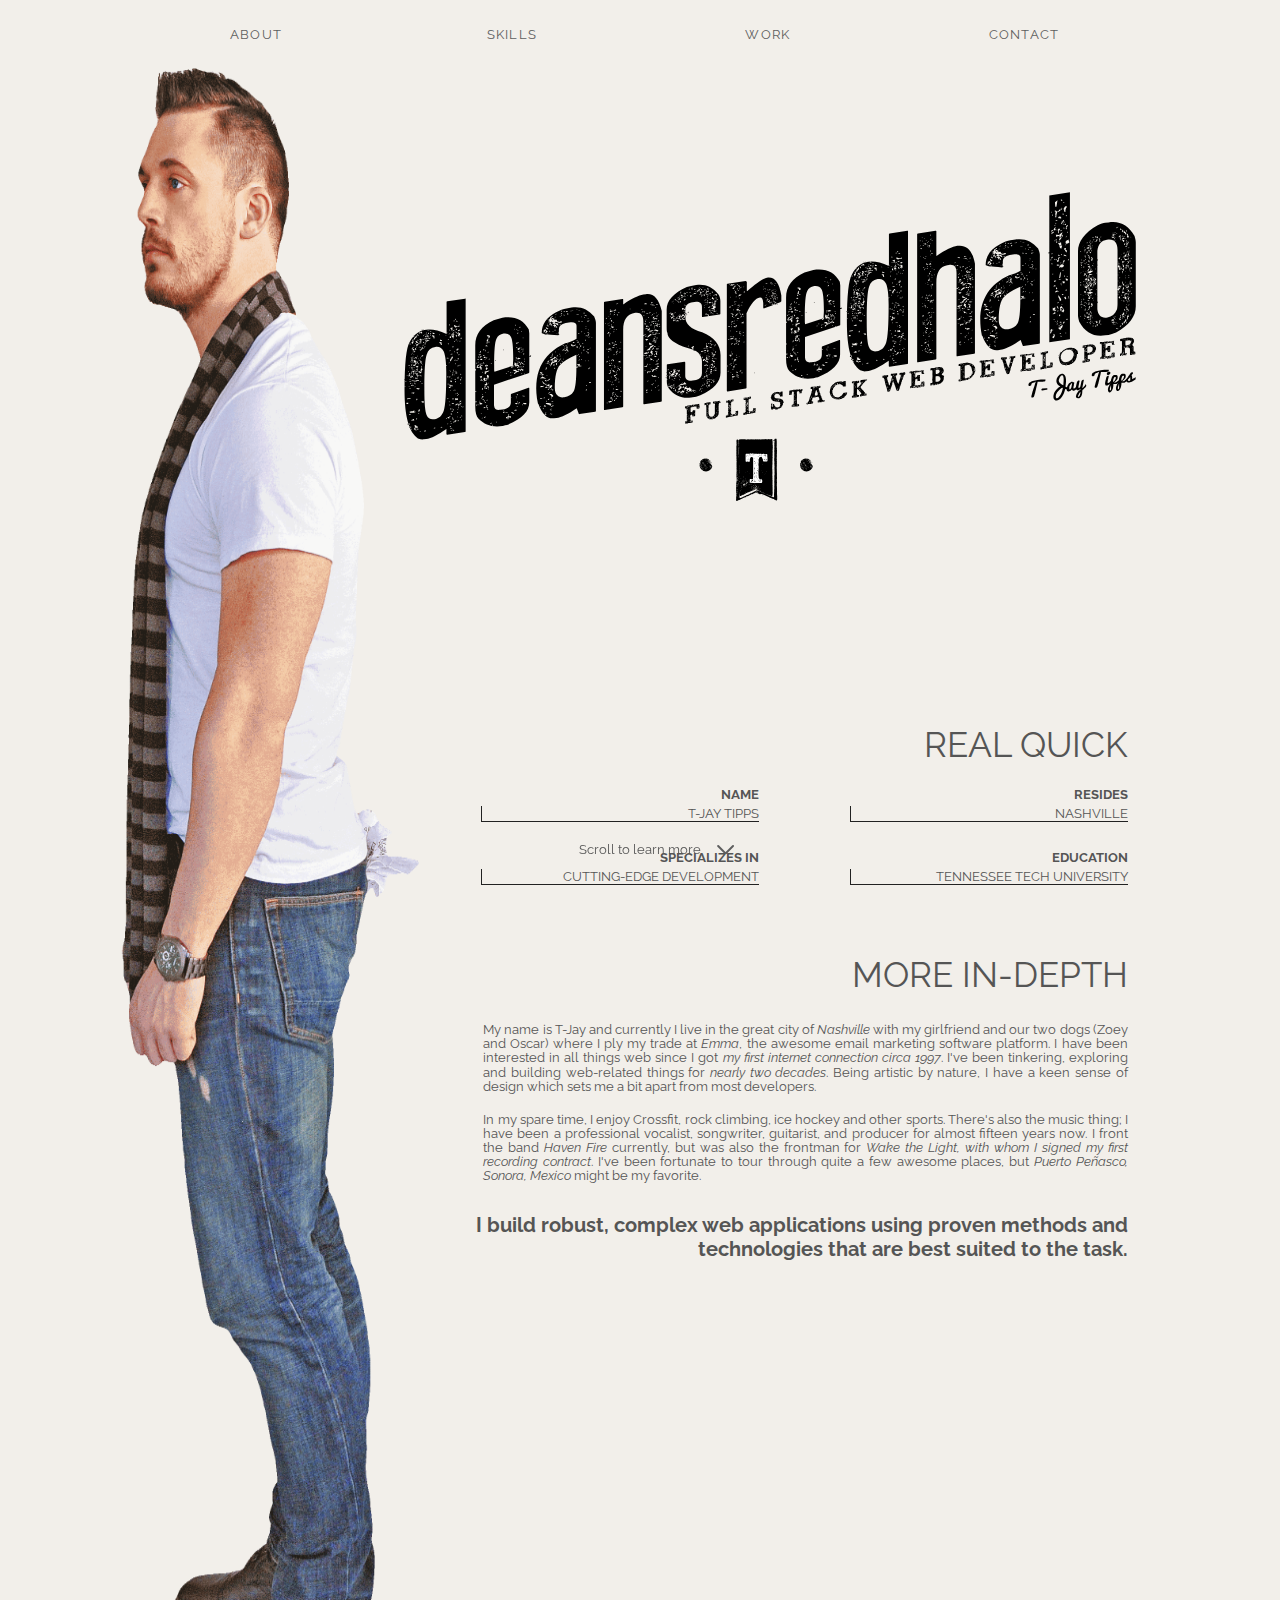
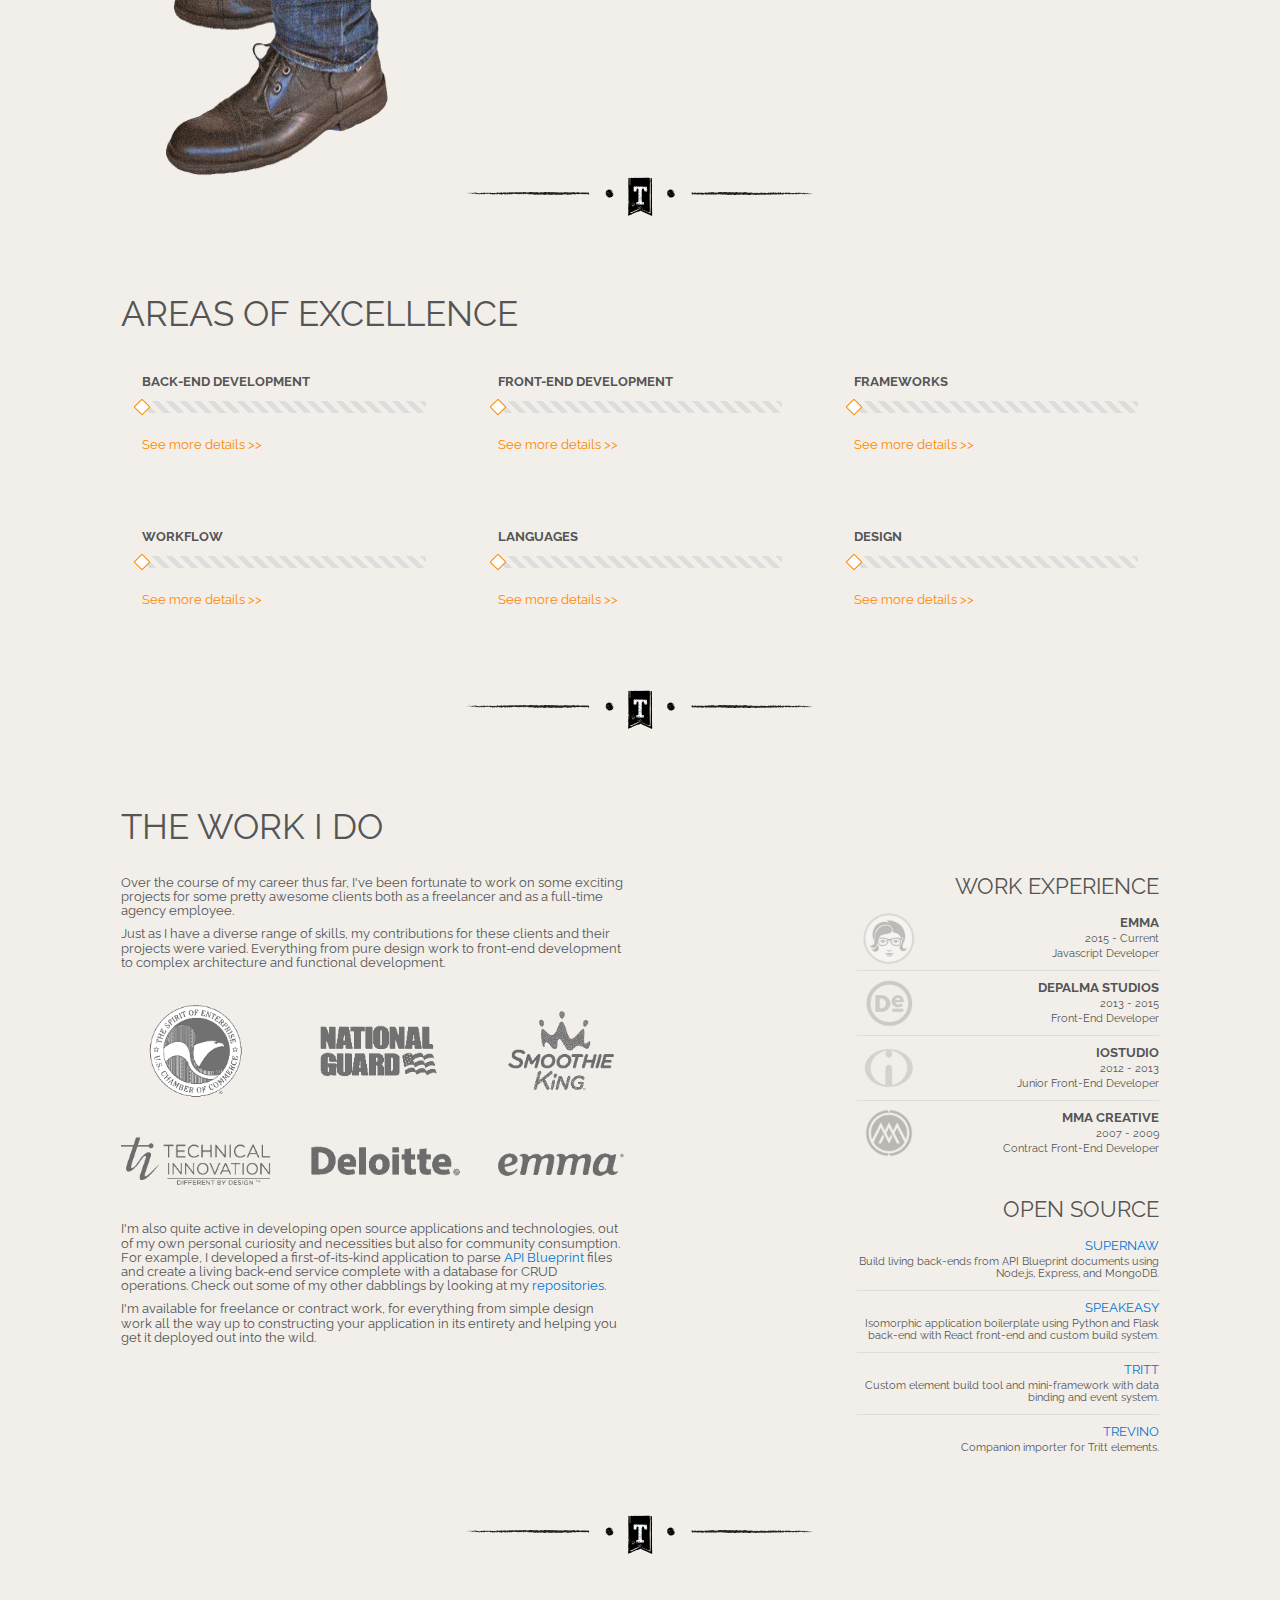
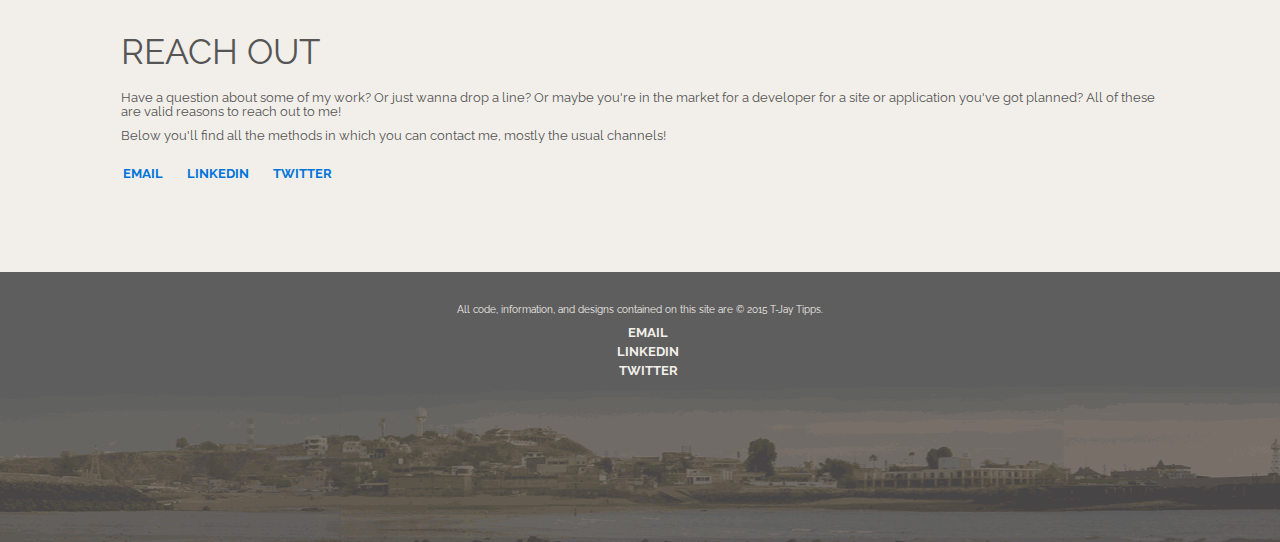
==== index.html @ 4e6d91c9 "initial commit" ====
<!DOCTYPE html>
<html>
  <head>
  </head>
  <head>
    <meta charset="utf8">
    <meta http-equiv="X-UA-Compatible" content="IE=edge, chrome=1">
    <meta name="description" content="This is the description of this page.">
    <meta name="author" content="KNI">
    <meta name="viewport" content="width=device-width, initial-scale=1">
    <link href="http://fonts.googleapis.com/css?family=Raleway:400,700,300" rel="stylesheet" type="text/css">
    <link rel="icon" type="image/ico" href="favicon.ico">
    <link rel="apple-touch-icon" href="apple-touch-icon.png">
    <meta property="og:title" content="Default Page Title">
    <meta property="og:type" content="website">
    <meta property="og:url" content="http://kurtnoble.com">
    <meta property="og:image" content="http://placekitten.com.s3.amazonaws.com/homepage-samples/200/287.jpg">
    <meta property="og:description" content="This is the description of this page.">
    <meta name="twitter:card" content="summary_large_image">
    <meta name="twitter:site" content="@therealkni">
    <meta name="twitter:creator" content="@dbox">
    <meta name="twitter:title" content="Default Page Title">
    <meta name="twitter:description" content="This is the description of this page.">
    <meta name="twitter:image:src" content="http://placekitten.com.s3.amazonaws.com/homepage-samples/200/287.jpg">
    <title>T-Jay Tipps</title><link rel='stylesheet' href='stylus/site.css' />
  </head>
  <body class="home"> 
    <header role="banner">
      <nav role="navigation"><span><a rel="about">About</a></span><span><a rel="skills">Skills</a></span><span><a rel="work">Work</a></span><span><a rel="contact">Contact</a></span></nav>
    </header>
    <div class="container">
      <div class="hero gutter">
        <div class="masthead"><img src="img/masthead.gif"></div>
        <div class="splash">
          <div class="logo"></div>
        </div>
        <div class="content-block quick-content">
          <section role="about" class="gutter">
            <h3>Real quick</h3>
            <div class="quick-content-blurbs">
              <div class="blurb">
                <label>Name</label><span>T-Jay Tipps</span>
              </div>
              <div class="blurb">
                <label>Resides</label><span>Nashville</span>
              </div>
              <div class="blurb">
                <label>Specializes in</label><span>Cutting-edge development</span>
              </div>
              <div class="blurb">
                <label>Education</label><span>Tennessee Tech University</span>
              </div>
            </div>
          </section>
        </div>
        <div class="content-block quick-content">
          <section role="more" class="gutter">
            <h3>More in-depth</h3>
            <p>
               
              My name is T-Jay and currently I live in the 
              great city of <i>Nashville</i> with my girlfriend and our two dogs (Zoey and Oscar) 
              where I ply my trade at <i>Emma</i>, the awesome email 
              marketing software platform. I have been interested in all things web since I
              got <i>my first internet connection circa 1997</i>. I've been tinkering, exploring
              and building web-related things for <i>nearly two decades</i>. Being artistic by nature, 
              I have a keen sense of design
              which sets me a bit apart from most developers. 
            </p>
            <p>
              In my spare time, I enjoy Crossfit, rock climbing, ice hockey and other sports.
              There's also the music thing;
              I have been a professional vocalist, songwriter, guitarist, and producer for almost fifteen years now.  I front
              the band <i>Haven Fire</i> currently, but was also the frontman for <i>Wake the Light, with whom I signed my first
              recording contract</i>.  I've been fortunate to tour through quite a few
              awesome places, but <i>Puerto Pe&ntilde;asco, Sonora, Mexico</i> might be my favorite.
            </p>
            <blockquote>I build robust, complex web applications using proven methods and technologies that are best suited to the task.</blockquote>
          </section>
        </div>
      </div>
      <div class="content-block has-separator">
        <section role="skills" class="gutter">
          <h3>Areas of excellence</h3>
          <div class="skills">
            <label>Back-end Development</label>
            <div class="skills-track">
              <div class="skills-highlight">
                <div class="skills-diamond"></div>
              </div>
            </div>
            <div class="see-details"><span class="open">See more details &gt;&gt;</span><span class="close">&times;</span>
              <div class="details">
                <ul>
                  <li>Database management</li>
                  <li>Authentication/validation</li>
                  <li>Asset piping</li>
                  <li>API development</li>
                </ul>
                <p>Technologies of note: <strong>MongoDB, Node.js</strong></p>
              </div>
            </div>
          </div>
          <div class="skills">
            <label>Front-end Development</label>
            <div class="skills-track">
              <div class="skills-highlight">
                <div class="skills-diamond"></div>
              </div>
            </div>
            <div class="see-details"><span class="open">See more details &gt;&gt;</span><span class="close">&times;</span>
              <div class="details">
                <ul>
                  <li>HTML5</li>
                  <li>CSS3/4</li>
                  <li>Web components spec</li>
                  <li>Responsive development</li>
                </ul>
                <p>Technologies of note: <strong>Sass, Stylus, Polymer, jQuery</strong></p>
              </div>
            </div>
          </div>
          <div class="skills">
            <label>Frameworks</label>
            <div class="skills-track">
              <div class="skills-highlight">
                <div class="skills-diamond"></div>
              </div>
            </div>
            <div class="see-details"><span class="open">See more details &gt;&gt;</span><span class="close">&times;</span>
              <div class="details">
                <ul>
                  <li>Flux architecture</li>
                  <li>MVC</li>
                  <li>MVVM</li>
                </ul>
                <p>Technologies of note: <strong>React, Angular, Backbone, Meteor, Django, Flask</strong></p>
              </div>
            </div>
          </div>
          <div class="skills">
            <label>Workflow</label>
            <div class="skills-track">
              <div class="skills-highlight">
                <div class="skills-diamond"></div>
              </div>
            </div>
            <div class="see-details"><span class="open">See more details &gt;&gt;</span><span class="close">&times;</span>
              <div class="details">
                <ul>
                  <li>Task runners</li>
                  <li>Build systems</li>
                  <li>Version control</li>
                  <li>Scaffolding</li>
                  <li>Dependency management</li>
                </ul>
                <p>Technologies of note: <strong>Grunt, Gulp, Webpack, Browserify, Git, Yeoman, Bower, npm</strong></p>
              </div>
            </div>
          </div>
          <div class="skills">
            <label>Languages</label>
            <div class="skills-track">
              <div class="skills-highlight">
                <div class="skills-diamond"></div>
              </div>
            </div>
            <div class="see-details"><span class="open">See more details &gt;&gt;</span><span class="close">&times;</span>
              <div class="details">
                <ul>
                  <li>Functional programming</li>
                  <li>Object-oriented programming</li>
                  <li>Compiled languages</li>
                </ul>
                <p>Technologies of note: <strong>Javascript, Python, Ruby, Java, Objective-C/Swift</strong></p>
              </div>
            </div>
          </div>
          <div class="skills">
            <label>Design</label>
            <div class="skills-track">
              <div class="skills-highlight">
                <div class="skills-diamond"></div>
              </div>
            </div>
            <div class="see-details"><span class="open">See more details &gt;&gt;</span><span class="close">&times;</span>
              <div class="details">
                <ul>
                  <li>Graphics</li>
                  <li>Branding</li>
                  <li>Typography</li>
                  <li>User experience</li>
                </ul>
                <p>Technologies of note: <strong>Photoshop, Illustrator, Sketch, InVision</strong></p>
              </div>
            </div>
          </div>
        </section>
      </div>
      <div class="content-block has-separator">
        <section role="work" class="gutter">
          <h3>The work I do</h3>
          <div class="work">
            <p>
               
              Over the course of my career thus far, I've been fortunate to work on some exciting
              projects for some pretty awesome clients both as a freelancer and as a full-time
              agency employee.
            </p>
            <p>
              Just as I have a diverse range of skills, my contributions for these clients and their
              projects were varied.  Everything from pure design work to front-end development to complex
              architecture and functional development. 
            </p>
            <div class="work-clients"></div>
            <p>
              I'm also quite active in developing open source applications and technologies, out of my own
              personal curiosity and necessities but also for community consumption. For example, I developed
              a first-of-its-kind application to parse <a href="http://www.apiblueprint.org/" target="_blank">
              API Blueprint</a> files and create a living back-end service complete with a database for CRUD
              operations. Check out some of my other dabblings by looking at my 
              <a href="https://github.com/deansredhalo?tab=repositoriesrepositories" target="_blank">repositories</a>.
            </p>
            <p>
              I'm available for freelance or contract work, for everything from simple design work all the way
              up to constructing your application in its entirety and helping you get it deployed out into the
              wild.
            </p>
          </div>
          <div class="work">
            <h5>Work Experience</h5>
            <div class="work-experience">
              <div class="work-experience-item">
                <label>Emma</label><span>2015 - Current</span><span>Javascript Developer</span>
              </div>
              <div class="work-experience-item">
                <label>DePalma Studios</label><span>2013 - 2015</span><span>Front-End Developer</span>
              </div>
              <div class="work-experience-item">
                <label>iostudio</label><span>2012 - 2013</span><span>Junior Front-End Developer</span>
              </div>
              <div class="work-experience-item">
                <label>MMA Creative</label><span>2007 - 2009</span><span>Contract Front-End Developer</span>
              </div>
            </div>
            <h5>Open Source</h5>
            <div class="open-source">
              <div class="open-source-item">
                <label> <a href="https://www.npmjs.com/package/supernaw" target="_blank">Supernaw</a></label><span>Build living back-ends from API Blueprint documents using Node.js, Express, and MongoDB.</span>
              </div>
              <div class="open-source-item">
                <label> <a href="https://www.github.com/deansredhalo/speakeasy" target="_blank">Speakeasy</a></label><span>
                  Isomorphic application boilerplate using Python and Flask back-end with React front-end
                  and custom build system.</span>
              </div>
              <div class="open-source-item">
                <label> <a href="https://www.npmjs.com/package/tritt" target="_blank">Tritt</a></label><span>Custom element build tool and mini-framework with data binding and event system.</span>
              </div>
              <div class="open-source-item">
                <label> <a href="https://www.npmjs.com/package/trevino" target="_blank">Trevino</a></label><span>Companion importer for Tritt elements.</span>
              </div>
            </div>
          </div>
        </section>
      </div>
      <div class="content-block has-separator">
        <section role="contact" class="gutter">
          <h3>Reach out</h3>
          <p>
            Have a question about some of my work? Or just wanna drop a line? Or maybe you're in the market for
            a developer for a site or application you've got planned? All of these are valid reasons to reach
            out to me!
          </p>
          <p>
             
            Below you'll find all the methods in which you can contact me, mostly the usual channels!
          </p>
          <div class="contact-options">
            <ul>
              <li><a href="mailto: deansredhalo@gmail.com">
                  <label>Email</label></a></li>
              <li><a href="https://www.linkedin.com/in/tjaytipps" target="_blank">
                  <label>LinkedIn</label></a></li>
              <li><a href="https://www.twitter.com/tjaytipps" target="_blank">
                  <label>Twitter</label></a></li>
            </ul>
          </div>
        </section>
      </div>
    </div>
    <div class="scroll-helper"><span>Scroll to learn more<span class="scroll-helper-arrow">
          <svg version="1.1" xmlns="http://www.w3.org/2000/svg" xmlns:xlink="http://www.w3.org/1999/xlink" x="0px" y="0px" viewbox="0 0 86.5 49" enable-background="new 0 0 86.5 49" xml:space="preserve" class="arrow bounce">
            <line fill="none" stroke="#5E5E5E" stroke-width="10" stroke-linecap="round" stroke-miterlimit="10" x1="5.3" y1="5.4" x2="43.1" y2="43.2"></line>
            <line fill="none" stroke="#5E5E5E" stroke-width="10" stroke-linecap="round" stroke-miterlimit="10" x1="81.1" y1="5.4" x2="43.3" y2="43.2"></line>
          </svg></span></span></div>
    <footer role="contentinfo">
      <div class="footer-item">
        <p>All code, information, and designs contained on this site are &copy; 2015 T-Jay Tipps.</p>
      </div>
      <div class="footer-item">
        <ul>
          <li><a href="mailto: deansredhalo@gmail.com">
              <label>Email</label></a></li>
          <li><a href="https://www.linkedin.com/in/tjaytipps" target="_blank">
              <label>LinkedIn</label></a></li>
          <li><a href="https://www.twitter.com/tjaytipps" target="_blank">
              <label>Twitter</label></a></li>
        </ul>
      </div>
    </footer><script src='js/build.js'></script>
  </body>
</html>
---- stylus/site.css ----
html {
  font-family: sans-serif;
  -ms-text-size-adjust: 100%;
  -webkit-text-size-adjust: 100%;
}
body {
  margin: 0;
}
article,
aside,
details,
figcaption,
figure,
footer,
header,
hgroup,
main,
nav,
section,
summary {
  display: block;
}
audio,
canvas,
progress,
video {
  display: inline-block;
  vertical-align: baseline;
}
audio:not([controls]) {
  display: none;
  height: 0;
}
[hidden],
template {
  display: none;
}
a {
  background: transparent;
}
a:active,
a:hover {
  outline: 0;
}
abbr[title] {
  border-bottom: 1px dotted;
}
b,
strong {
  font-weight: bold;
}
dfn {
  font-style: italic;
}
h1 {
  font-size: 2em;
  margin: 0.67em 0;
}
mark {
  background: #ff0;
  color: #000;
}
small {
  font-size: 80%;
}
sub,
sup {
  font-size: 75%;
  line-height: 0;
  position: relative;
  vertical-align: baseline;
}
sup {
  top: -0.5em;
}
sub {
  bottom: -0.25em;
}
img {
  border: 0;
}
svg:not(:root) {
  overflow: hidden;
}
figure {
  margin: 1em 40px;
}
hr {
  box-sizing: content-box;
  height: 0;
}
pre {
  overflow: auto;
}
code,
kbd,
pre,
samp {
  font-family: 'Bitstream Vera Sans Mono', Consolas, Courier, monospace, 'Bitstream Vera Sans Mono', Consolas, Courier, monospace;
  font-size: 1em;
}
button,
input,
optgroup,
select,
textarea {
  color: inherit;
  font: inherit;
  margin: 0;
}
button {
  overflow: visible;
}
button,
select {
  text-transform: none;
}
button,
html input[type="button"],
input[type="reset"],
input[type="submit"] {
  -webkit-appearance: button;
  cursor: pointer;
}
button[disabled],
html input[disabled] {
  cursor: default;
}
button::-moz-focus-inner,
input::-moz-focus-inner {
  border: 0;
  padding: 0;
}
input {
  line-height: normal;
}
input[type="checkbox"],
input[type="radio"] {
  box-sizing: border-box;
  padding: 0;
}
input[type="number"]::-webkit-inner-spin-button,
input[type="number"]::-webkit-outer-spin-button {
  height: auto;
}
input[type="search"] {
  -webkit-appearance: textfield;
  box-sizing: content-box;
}
input[type="search"]::-webkit-search-cancel-button,
input[type="search"]::-webkit-search-decoration {
  -webkit-appearance: none;
}
fieldset {
  border: 1px solid #c0c0c0;
  margin: 0 2px;
  padding: 0.35em 0.625em 0.75em;
}
legend {
  border: 0;
  padding: 0;
}
textarea {
  overflow: auto;
}
optgroup {
  font-weight: bold;
}
table {
  border-collapse: collapse;
  border-spacing: 0;
}
td,
th {
  padding: 0;
}
html {
  font-size: 16px;
  font-size: 100%;
}
body {
  font-family: "Helvetica Neue", HelveticaNeue, Helvetica, Arial, sans-serif;
  color: #555;
  -webkit-font-smoothing: antialiased;
  -webkit-text-size-adjust: 100%;
  -ms-text-size-adjust: 100%;
  font-size-adjust: auto;
}
b {
  font-weight: bold;
}
i {
  font-style: italic;
}
strong {
  font-weight: bold;
}
em {
  font-style: italic;
}
h1 {
  font-size: 38.4px;
  font-size: 2.4rem;
  text-rendering: optimizelegibility;
  font-weight: bold;
  margin: 0.75em 0;
  line-height: 1.6em;
}
h2 {
  font-size: 28.8px;
  font-size: 1.8rem;
  text-rendering: optimizelegibility;
  font-weight: bold;
  margin: 0.75em 0;
  line-height: 1.6em;
}
h3 {
  font-size: 24px;
  font-size: 1.5rem;
  text-rendering: optimizelegibility;
  font-weight: bold;
  margin: 0.75em 0;
  line-height: 1.6em;
}
h4 {
  font-size: 20.8px;
  font-size: 1.3rem;
  text-rendering: optimizelegibility;
  font-weight: bold;
  margin: 0.75em 0;
  line-height: 1.6em;
}
h5 {
  font-size: 16px;
  font-size: 1rem;
  text-rendering: optimizelegibility;
  font-weight: bold;
  margin: 0.75em 0;
  line-height: 1.6em;
}
h6 {
  font-size: 14.4px;
  font-size: 0.9rem;
  text-rendering: optimizelegibility;
  font-weight: bold;
  margin: 0.75em 0;
  line-height: 1.6em;
  text-transform: uppercase;
}
ul {
  margin: 5px 15px;
  margin: 0.32rem 0.94rem;
  padding-left: 1rem;
}
ul li {
  list-style-type: disc;
  padding: 2px 0;
  padding: 0.125rem;
}
ol {
  margin: 5px 18px;
  margin: 0.32rem 1.125rem;
  padding-left: 1rem;
}
ol li {
  list-style-type: decimal;
  padding: 2px 0;
  padding: 0.125rem;
}
::-moz-selection {
  background: #0074d9;
  color: #494949;
}
::selection {
  background: #0074d9;
  color: #494949;
}
p {
  font-size: 1rem;
  margin: 0.75em 0;
  line-height: 1.6em;
}
small {
  font-size: 55%;
  opacity: 0.6;
  font-weight: normal;
}
a {
  color: #0074d9;
  text-decoration: none;
  -webkit-transition: all .3s ease;
  transition: all .3s ease;
  border-bottom: 1px solid transparent;
}
a:hover {
  border-bottom: 1px solid;
}
a:hover {
  color: #0063b8;
}
a:visited {
  opacity: 0.8;
}
blockquote {
  border-left: 4px solid #0074d9;
  margin: 1em 0;
  padding-left: 1.5em;
}
blockquote:before,
blockquote:after {
  content: "";
  display: table;
}
blockquote:after {
  clear: both;
}
blockquote > p {
  font-weight: 300;
  font-size: 127%;
  font-size: 1.27rem;
  line-height: 127%;
  line-height: 1.27rem;
  margin-top: 0;
}
blockquote > cite,
blockquote > footer,
blockquote > figcaption {
  color: #888;
}
blockquote > cite:before,
blockquote > footer:before,
blockquote > figcaption:before {
  content: '\2014';
}
.hyphenation {
  -ms-word-break: break-all;
  word-break: break-all;
  word-break: break-word;
  -webkit-hyphens: auto;
  -moz-hyphens: auto;
  -ms-hyphens: auto;
  hyphens: auto;
  -webkit-hyphenate-before: 2;
  -webkit-hyphenate-after: 3;
  hyphenate-lines: 3;
}
html {
  box-sizing: border-box;
}
*,
*:before,
*:after {
  box-sizing: inherit;
}
.black {
  color: #000;
}
.white {
  color: #fff;
}
.offwhite {
  color: #f2efea;
}
.bg-oranje {
  background-color: #f80;
}
.bg-dutch {
  background-color: #ffa033;
}
.bg-rusty {
  background-color: #b7410e;
}
body,
html {
  background-color: #f2efea;
  margin: 0;
  padding: 0;
}
.container {
  position: relative;
  clear: both;
  *zoom: 1;
}
.container:before,
.container:after {
  content: '';
  display: table;
}
.container:after {
  clear: both;
}
@media only screen and (max-width: 1050px) {
  .container {
    max-width: 100%;
  }
}
.gutter {
  *zoom: 1;
  width: auto;
  max-width: 1140px;
  float: none;
  display: block;
  margin-right: auto;
  margin-left: auto;
  padding-left: 0;
  padding-right: 0;
  padding: 0 4%;
}
.gutter:before,
.gutter:after {
  content: '';
  display: table;
}
.gutter:after {
  clear: both;
}
.circle {
  border-radius: 50%;
}
nav[role='navigation'] ul {
  margin: 0;
  padding: 0;
}
nav[role='navigation'] ul:before,
nav[role='navigation'] ul:after {
  content: "";
  display: table;
}
nav[role='navigation'] ul:after {
  clear: both;
}
nav[role='navigation'] ul li {
  float: left;
  margin-right: 20px;
  list-style-type: none;
}
nav[role='navigation'] ul li:last-child {
  margin-right: 0;
}
.defaultType,
body,
p,
a,
h1,
h2,
h3,
h4,
h5,
h6,
small,
em,
strong,
input,
button {
  font-family: "Raleway", "Helvetica Neue", "Arial", sans-serif;
  font-weight: normal;
  font-style: normal;
  -webkit-font-smoothing: antialiased;
}
h1 {
  font-size: 64px;
  font-size: 4rem;
  text-rendering: optimizelegibility;
  font-weight: bold;
  margin: 0.75em 0;
  line-height: 1.6em;
}
h2 {
  font-size: 48px;
  font-size: 3rem;
  text-rendering: optimizelegibility;
  font-weight: bold;
  margin: 0.75em 0;
  line-height: 1.6em;
}
h3 {
  font-size: 36px;
  font-size: 2.25rem;
  text-rendering: optimizelegibility;
  font-weight: bold;
  margin: 0.75em 0;
  line-height: 1.6em;
}
h4 {
  font-size: 28px;
  font-size: 1.75rem;
  text-rendering: optimizelegibility;
  font-weight: bold;
  margin: 0.75em 0;
  line-height: 1.6em;
}
h5 {
  font-size: 22px;
  font-size: 1.375rem;
  text-rendering: optimizelegibility;
  font-weight: bold;
  margin: 0.75em 0;
  line-height: 1.6em;
}
h6 {
  font-size: 18px;
  font-size: 1.125rem;
  text-rendering: optimizelegibility;
  font-weight: bold;
  margin: 0.75em 0;
  line-height: 1.6em;
  text-transform: uppercase;
}
h1,
h2,
h3,
h4,
h5,
h6 {
  display: block;
  margin: 1rem 0;
  font-weight: normal;
  line-height: 1.3em;
  margin-bottom: 1rem;
}
h1:first-child,
h2:first-child,
h3:first-child,
h4:first-child,
h5:first-child,
h6:first-child {
  margin-top: 0;
}
h1 a,
h2 a,
h3 a,
h4 a,
h5 a,
h6 a {
  color: inherit;
}
a {
  cursor: pointer;
}
label {
  display: block;
  font-size: 1vw;
  font-weight: 700;
  text-transform: uppercase;
}
blockquote {
  border-left: none;
  font-size: 1.6vw;
  font-weight: 700;
}
p {
  font-size: 1vw;
  line-height: 1.1em;
}
::-moz-selection {
  background: #f80;
}
::selection {
  background: #f80;
}
::moz-selection {
  background: #f80;
}
.animated {
  -webkit-animation-duration: 0.5s;
  animation-duration: 0.5s;
  -webkit-animation-fill-mode: both;
  animation-fill-mode: both;
}
.over-scale {
  -webkit-animation-name: overscale;
  animation-name: overscale;
  -webkit-animation-duration: 0.6s;
  animation-duration: 0.6s;
  -webkit-animation-delay: 0.3s;
  animation-delay: 0.3s;
  -webkit-animation-timing-function: ease-in-out;
  animation-timing-function: ease-in-out;
}
.delay-1 {
  -webkit-animation-delay: 0.25s;
  animation-delay: 0.25s;
}
.delay-2 {
  -webkit-animation-delay: 0.5s;
  animation-delay: 0.5s;
}
.bounce {
  -webkit-animation: bounce 2s infinite;
  animation: bounce 2s infinite;
}
@-webkit-keyframes overscale {
  0% {
    -webkit-transform: scale(0);
    -ms-transform: scale(0);
    transform: scale(0);
  }
  70% {
    -webkit-transform: scale(1.1);
    -ms-transform: scale(1.1);
    transform: scale(1.1);
  }
  100% {
    -webkit-transform: scale(1);
    -ms-transform: scale(1);
    transform: scale(1);
  }
}
@keyframes overscale {
  0% {
    -webkit-transform: scale(0);
    -ms-transform: scale(0);
    transform: scale(0);
  }
  70% {
    -webkit-transform: scale(1.1);
    -ms-transform: scale(1.1);
    transform: scale(1.1);
  }
  100% {
    -webkit-transform: scale(1);
    -ms-transform: scale(1);
    transform: scale(1);
  }
}
@-webkit-keyframes bounce {
  0%, 20%, 50%, 80%, 100% {
    -webkit-transform: translateY(0);
    -ms-transform: translateY(0);
    transform: translateY(0);
  }
  40% {
    -webkit-transform: translateY(-0.4vw);
    -ms-transform: translateY(-0.4vw);
    transform: translateY(-0.4vw);
  }
  60% {
    -webkit-transform: translateY(-0.2vw);
    -ms-transform: translateY(-0.2vw);
    transform: translateY(-0.2vw);
  }
}
@keyframes bounce {
  0%, 20%, 50%, 80%, 100% {
    -webkit-transform: translateY(0);
    -ms-transform: translateY(0);
    transform: translateY(0);
  }
  40% {
    -webkit-transform: translateY(-0.4vw);
    -ms-transform: translateY(-0.4vw);
    transform: translateY(-0.4vw);
  }
  60% {
    -webkit-transform: translateY(-0.2vw);
    -ms-transform: translateY(-0.2vw);
    transform: translateY(-0.2vw);
  }
}
footer[role="contentinfo"] {
  background-color: #5e5e5e;
  background-image: url("../img/rockypoint.gif");
  background-position: center bottom;
  background-repeat: no-repeat;
  backgrouns-size: cover;
  display: inline-block;
  height: 30vh;
  margin-top: 5vw;
  padding: 2%;
  text-align: center;
  width: 100%;
}
footer[role="contentinfo"] .footer-item ul {
  color: #f2efea;
  font-size: 0.85vw;
}
footer[role="contentinfo"] .footer-item ul li {
  list-style-type: none;
}
footer[role="contentinfo"] .footer-item ul li a {
  color: #f2efea;
}
footer[role="contentinfo"] p {
  color: #f2efea;
  font-size: 0.75vw;
}
header[role="banner"] {
  display: inline-block;
  height: 4vh;
  margin-bottom: 2vh;
  padding: 24px 0;
  width: 100%;
}
header[role="banner"] nav {
  display: block;
  text-align: center;
}
header[role="banner"] nav span {
  box-sizing: border-box;
  display: inline-block;
  font-size: 1vw;
  letter-spacing: 0.1em;
  text-transform: uppercase;
  width: 20%;
}
header[role="banner"] nav span a {
  color: #5e5e5e;
  cursor: pointer;
  -webkit-transition: color 0.3s ease-in-out;
  transition: color 0.3s ease-in-out;
}
header[role="banner"] nav span a:hover {
  color: #222;
  -webkit-transition: color 0.3s ease-in-out;
  transition: color 0.3s ease-in-out;
}
.btn {
  font-size: 13px;
  padding: 10px 22px;
  border-radius: 3px;
  background-color: #0074d9;
  color: #fff;
  cursor: pointer;
  font-weight: bold;
  font-family: "Helvetica Neue", HelveticaNeue, Helvetica, Arial, sans-serif;
  line-height: 1em;
  text-align: center;
  text-decoration: none;
  display: inline-block;
  border: none;
}
.btn:hover,
.btn:focus {
  background-color: #006ece;
  color: #f7f7f7;
}
.btn:active {
  background-color: #0068c3;
}
body.error {
  border: 5px solid #ff6347;
  margin: 0;
  border: 1px solid MediumPurple;
}
body.error > * {
  border: 1px solid DarkKhaki;
}
body.error > * > * {
  border: 1px solid MediumTurquoise;
}
body.error > * > * > * {
  border: 1px solid LightSlateGray;
}
body.error > * > * > * > * {
  border: 1px solid LightBlue;
}
body.error > * > * > * > * > * {
  border: 1px solid MediumSlateBlue;
}
body.error > * > * > * > * > * > * {
  border: 1px solid DeepSkyBlue;
}
body.error > * > * > * > * > * > * > * {
  border: 1px solid DarkSeaGreen;
}
body.error img {
  border: 1px solid #f00;
  -webkit-filter: hue-rotate(330deg) contrast(0.75) saturate(6);
  filter: hue-rotate(330deg) contrast(0.75) saturate(6);
}
body.error img[alt] {
  border: 1px solid LimeGreen;
  -webkit-filter: none;
  filter: none;
}
body.error img[alt=""] {
  border: 1px solid #ffd700;
  -webkit-filter: contrast(1) saturate(2);
  filter: contrast(1) saturate(2);
}
body.error a {
  background: rgba(255,0,0,0.1);
  border: 1px solid #f00;
}
body.error a[title] {
  background: none;
  border-color: LimeGreen;
}
body.error style {
  border: block;
}
body.error [style],
body.error style,
body.error [class=""],
body.error [id=""],
body.error a[href="#"] {
  background: rgba(255,220,0,0.2);
  border: 1px solid #ffd700;
}
body.error h1 {
  *zoom: 1;
  float: left;
  clear: none;
  text-align: inherit;
  width: 48.5%;
  margin-left: 0%;
  margin-right: 3%;
}
body.error h1:hover {
  position: relative;
  z-index: 10;
  -webkit-transform: scale(1.2);
  -ms-transform: scale(1.2);
  transform: scale(1.2);
}
body.error h1:before,
body.error h1:after {
  content: '';
  display: table;
}
body.error h1:after {
  clear: both;
}
body.error h1:last-child {
  margin-right: 0%;
}
.hero {
  display: block;
  height: 190vh;
  width: 100%;
}
.hero .masthead {
  float: left;
  height: 100%;
  position: relative;
  top: 0;
  width: 21%;
}
.hero .masthead img {
  height: 190vh;
  max-width: 300px;
}
.hero .splash {
  display: inline-block;
  float: right;
  height: 50vw;
  position: relative;
  width: 75%;
  *zoom: 1;
}
.hero .splash:before,
.hero .splash:after {
  content: '';
  display: table;
}
.hero .splash:after {
  clear: both;
}
.hero .splash .logo {
  background-image: url("../img/logo2.svg");
  background-repeat: no-repeat;
  background-size: contain;
  background-position: center center;
  display: block;
  float: right;
  height: 25vw;
  position: relative;
  top: calc(50% - 2vh);
  -webkit-transform: translateY(calc(-50% - 2vh));
  -ms-transform: translateY(calc(-50% - 2vh));
  transform: translateY(calc(-50% - 2vh));
  width: 100%;
}
.content-block {
  display: inline-block;
  height: auto;
  padding-bottom: 2%;
  width: 100%;
}
.content-block.has-separator {
  background-image: url("../img/separator.svg");
  background-position: center top;
  background-repeat: no-repeat;
  background-size: 27%;
}
.content-block.has-separator section {
  margin-top: 7vw;
}
.content-block.quick-content {
  float: right;
  height: 16vw;
  margin-bottom: 2vw;
  width: 75%;
}
.content-block.quick-content:last-of-type {
  height: 20vw;
}
.content-block.quick-content section h3,
.content-block.quick-content section blockquote {
  text-align: right;
}
.content-block.quick-content section p {
  float: right;
  text-align: justify;
  width: 90%;
}
.content-block.quick-content section blockquote {
  display: block;
  float: right;
}
.content-block.quick-content section .quick-content-blurbs {
  display: block;
  width: 100%;
}
.content-block.quick-content section .quick-content-blurbs .blurb {
  *zoom: 1;
  float: left;
  clear: none;
  text-align: inherit;
  width: 48.5%;
  margin-left: 0%;
  margin-right: 3%;
  margin-bottom: 24px;
  text-align: right;
  text-transform: uppercase;
}
.content-block.quick-content section .quick-content-blurbs .blurb:before,
.content-block.quick-content section .quick-content-blurbs .blurb:after {
  content: '';
  display: table;
}
.content-block.quick-content section .quick-content-blurbs .blurb:after {
  clear: both;
}
.content-block.quick-content section .quick-content-blurbs .blurb:last-child {
  margin-right: 0%;
}
.content-block.quick-content section .quick-content-blurbs .blurb:nth-of-type(2) {
  margin-right: 0%;
  float: right;
}
.content-block.quick-content section .quick-content-blurbs .blurb label {
  margin: 4px 0;
}
.content-block.quick-content section .quick-content-blurbs .blurb span {
  border-bottom: 1px solid #222;
  border-left: 1px solid #222;
  display: block;
  float: right;
  font-size: 1vw;
  width: 80%;
}
.content-block section {
  padding-top: 2%;
}
.content-block section h3 {
  font-size: 2.75vw;
  text-transform: uppercase;
}
.content-block .skills {
  *zoom: 1;
  float: left;
  clear: none;
  text-align: inherit;
  width: 31.33333333333333%;
  margin-left: 0%;
  margin-right: 3%;
  background-color: transparent;
  display: inline-block;
  margin-bottom: 2%;
  padding: 2%;
  -webkit-transition: background-color 0.3s ease-in-out;
  transition: background-color 0.3s ease-in-out;
}
.content-block .skills:before,
.content-block .skills:after {
  content: '';
  display: table;
}
.content-block .skills:after {
  clear: both;
}
.content-block .skills:nth-child(4n) {
  margin-right: 0%;
  float: right;
}
.content-block .skills:nth-child(4n+1) {
  clear: both;
}
.content-block .skills:last-child {
  float: right;
  margin-right: 0%;
}
.content-block .skills.highlight {
  background-color: rgba(255,255,255,0.45);
  -webkit-transition: background-color 0.3s ease-in-out;
  transition: background-color 0.3s ease-in-out;
}
.content-block .skills .skills-track {
  background: -webkit-repeating-linear-gradient(45deg, transparent, transparent 5px, #ddd 5px, #ddd 10px);
  background: repeating-linear-gradient(45deg, transparent, transparent 5px, #ddd 5px, #ddd 10px);
  border-radius: 3px;
  height: 12px;
  margin: 12px 0 24px 0;
  position: relative;
  width: 100%;
}
.content-block .skills .skills-track .skills-highlight {
  background-color: #f80;
  border-radius: 3px;
  float: left;
  height: 12px;
  left: 0;
  position: absolute;
  top: 0;
  width: 0%;
}
.content-block .skills .skills-track .skills-diamond {
  background-color: #fff;
  border: 1px solid #f80;
  border-radius: 1px;
  float: right;
  height: 12px;
  left: 6px;
  position: relative;
  top: 0;
  width: 12px;
  -webkit-transform: rotate(45deg);
  -ms-transform: rotate(45deg);
  transform: rotate(45deg);
}
.content-block .skills .see-details {
  color: #f80;
  font-size: 1vw;
  height: auto;
  min-height: 30px;
  position: relative;
  width: 100%;
}
.content-block .skills .see-details > span {
  cursor: pointer;
  opacity: 1;
  -webkit-transition: opacity 0.3s ease-in-out;
  transition: opacity 0.3s ease-in-out;
}
.content-block .skills .see-details > span.hidden {
  opacity: 0;
  -webkit-transition: opacity 0.3s ease-in-out;
  transition: opacity 0.3s ease-in-out;
}
.content-block .skills .see-details .close {
  display: inline-block;
  font-size: 2.75vw;
  opacity: 0;
  position: absolute;
  right: 0;
  top: -18px;
  -webkit-transition: opacity 0.3s ease-in-out;
  transition: opacity 0.3s ease-in-out;
  vertical-align: top;
}
.content-block .skills .see-details .close.visible {
  opacity: 1;
  -webkit-transition: opacity 0.3s ease-in-out;
  transition: opacity 0.3s ease-in-out;
}
.content-block .skills .see-details .details {
  color: #222;
  display: block;
  height: auto;
  margin: 12px 0;
  max-height: 0;
  min-height: 0;
  overflow: hidden;
  -webkit-transition: all 0.3s ease-in-out;
  transition: all 0.3s ease-in-out;
  width: 100%;
}
.content-block .skills .see-details .details.open {
  max-height: 220px;
  min-height: 190px;
  -webkit-transition: all 0.3s ease-in-out;
  transition: all 0.3s ease-in-out;
}
.content-block .skills .see-details .details ul {
  margin: 0;
  padding-left: 0;
}
.content-block .skills .see-details .details ul li {
  list-style-type: none;
  padding: 0.25rem 0;
}
.content-block .skills .see-details .details p {
  margin: 1rem 0 0 0;
}
.content-block .skills .see-details .details p strong {
  display: block;
  font-weight: 700;
  margin-top: 0.25rem;
}
.content-block .work {
  *zoom: 1;
  float: left;
  clear: none;
  text-align: inherit;
  width: 48.5%;
  margin-left: 0%;
  margin-right: 3%;
  display: inline-block;
}
.content-block .work:before,
.content-block .work:after {
  content: '';
  display: table;
}
.content-block .work:after {
  clear: both;
}
.content-block .work:last-child {
  margin-right: 0%;
}
.content-block .work .work-clients {
  background-image: url("../img/logos.gif");
  background-repeat: no-repeat;
  background-position: center top;
  background-size: 100%;
  float: left;
  height: 15vw;
  margin: 2vw 0;
  width: 100%;
}
.content-block .work h5 {
  margin: 0.25em 0;
  text-align: right;
  text-transform: uppercase;
}
.content-block .work .work-experience,
.content-block .work .open-source {
  display: inline-block;
  margin: 2% 0 4% 0;
  width: 100%;
}
.content-block .work .work-experience .work-experience-item,
.content-block .work .open-source .work-experience-item {
  background-image: url("../img/emma.png");
  background-position: 0% center;
  background-repeat: no-repeat;
  background-size: contain;
}
.content-block .work .work-experience .work-experience-item:hover,
.content-block .work .open-source .work-experience-item:hover {
  background-position: 1% center;
}
.content-block .work .work-experience .work-experience-item:nth-of-type(2),
.content-block .work .open-source .work-experience-item:nth-of-type(2) {
  background-image: url("../img/de.png");
}
.content-block .work .work-experience .work-experience-item:nth-of-type(3),
.content-block .work .open-source .work-experience-item:nth-of-type(3) {
  background-image: url("../img/io.png");
}
.content-block .work .work-experience .work-experience-item:last-of-type,
.content-block .work .open-source .work-experience-item:last-of-type {
  background-image: url("../img/mma.png");
}
.content-block .work .work-experience .work-experience-item,
.content-block .work .open-source .work-experience-item,
.content-block .work .work-experience .open-source-item,
.content-block .work .open-source .open-source-item {
  background-color: transparent;
  border-bottom: 1px solid #ddd;
  display: block;
  float: right;
  line-height: 1.1;
  padding: 2% 0;
  text-align: right;
  -webkit-transition: all 0.3s ease-in-out;
  transition: all 0.3s ease-in-out;
  width: 60%;
}
.content-block .work .work-experience .work-experience-item:hover,
.content-block .work .open-source .work-experience-item:hover,
.content-block .work .work-experience .open-source-item:hover,
.content-block .work .open-source .open-source-item:hover {
  background-color: rgba(255,255,255,0.5);
  -webkit-transition: all 0.3s ease-in-out;
  transition: all 0.3s ease-in-out;
}
.content-block .work .work-experience .work-experience-item:first-of-type,
.content-block .work .open-source .work-experience-item:first-of-type,
.content-block .work .work-experience .open-source-item:first-of-type,
.content-block .work .open-source .open-source-item:first-of-type {
  margin-top: -2%;
}
.content-block .work .work-experience .work-experience-item:last-of-type,
.content-block .work .open-source .work-experience-item:last-of-type,
.content-block .work .work-experience .open-source-item:last-of-type,
.content-block .work .open-source .open-source-item:last-of-type {
  border-bottom: none;
}
.content-block .work .work-experience .work-experience-item span,
.content-block .work .open-source .work-experience-item span,
.content-block .work .work-experience .open-source-item span,
.content-block .work .open-source .open-source-item span {
  display: block;
  font-size: 0.85vw;
  margin-top: 1%;
}
.content-block .contact-options {
  margin-top: 2%;
}
.content-block .contact-options ul {
  margin: 0;
  padding: 0;
}
.content-block .contact-options ul:before,
.content-block .contact-options ul:after {
  content: "";
  display: table;
}
.content-block .contact-options ul:after {
  clear: both;
}
.content-block .contact-options ul li {
  float: left;
  margin-right: 20px;
  list-style-type: none;
}
.content-block .contact-options ul li:last-child {
  margin-right: 0;
}
.content-block .contact-options ul label {
  cursor: pointer;
}
.scroll-helper {
  bottom: 3vw;
  cursor: pointer;
  display: block;
  font-size: 1vw;
  height: 1.5vw;
  position: fixed;
  text-align: center;
  width: 100%;
}
.scroll-helper .scroll-helper-arrow {
  position: absolute;
  height: 1.5vw;
  margin-left: 12px;
  width: 2vw;
}
.scroll-helper .scroll-helper-arrow .arrow {
  display: inline-block;
  cursor: pointer;
  height: 0.75vw;
  position: relative;
  width: 1.5vw;
}

 /*# sourceMappingURL=site.css.map */
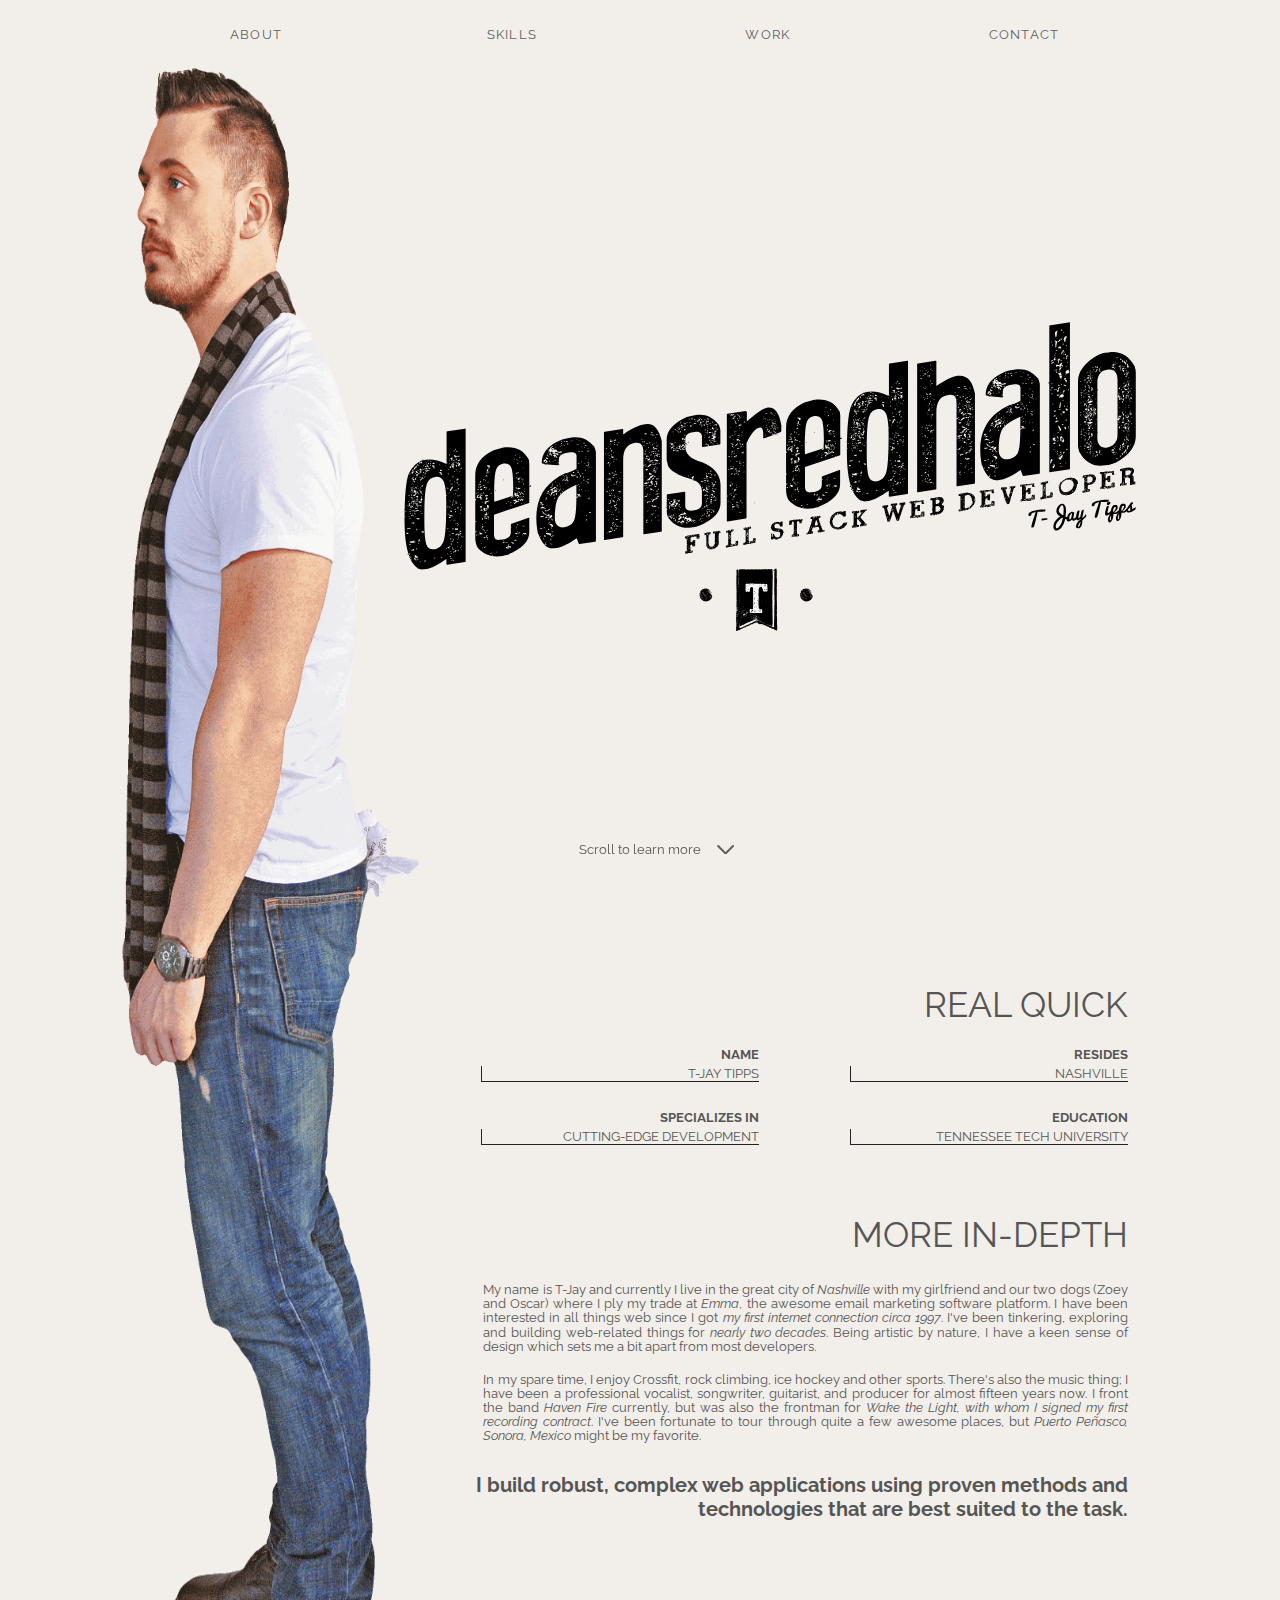
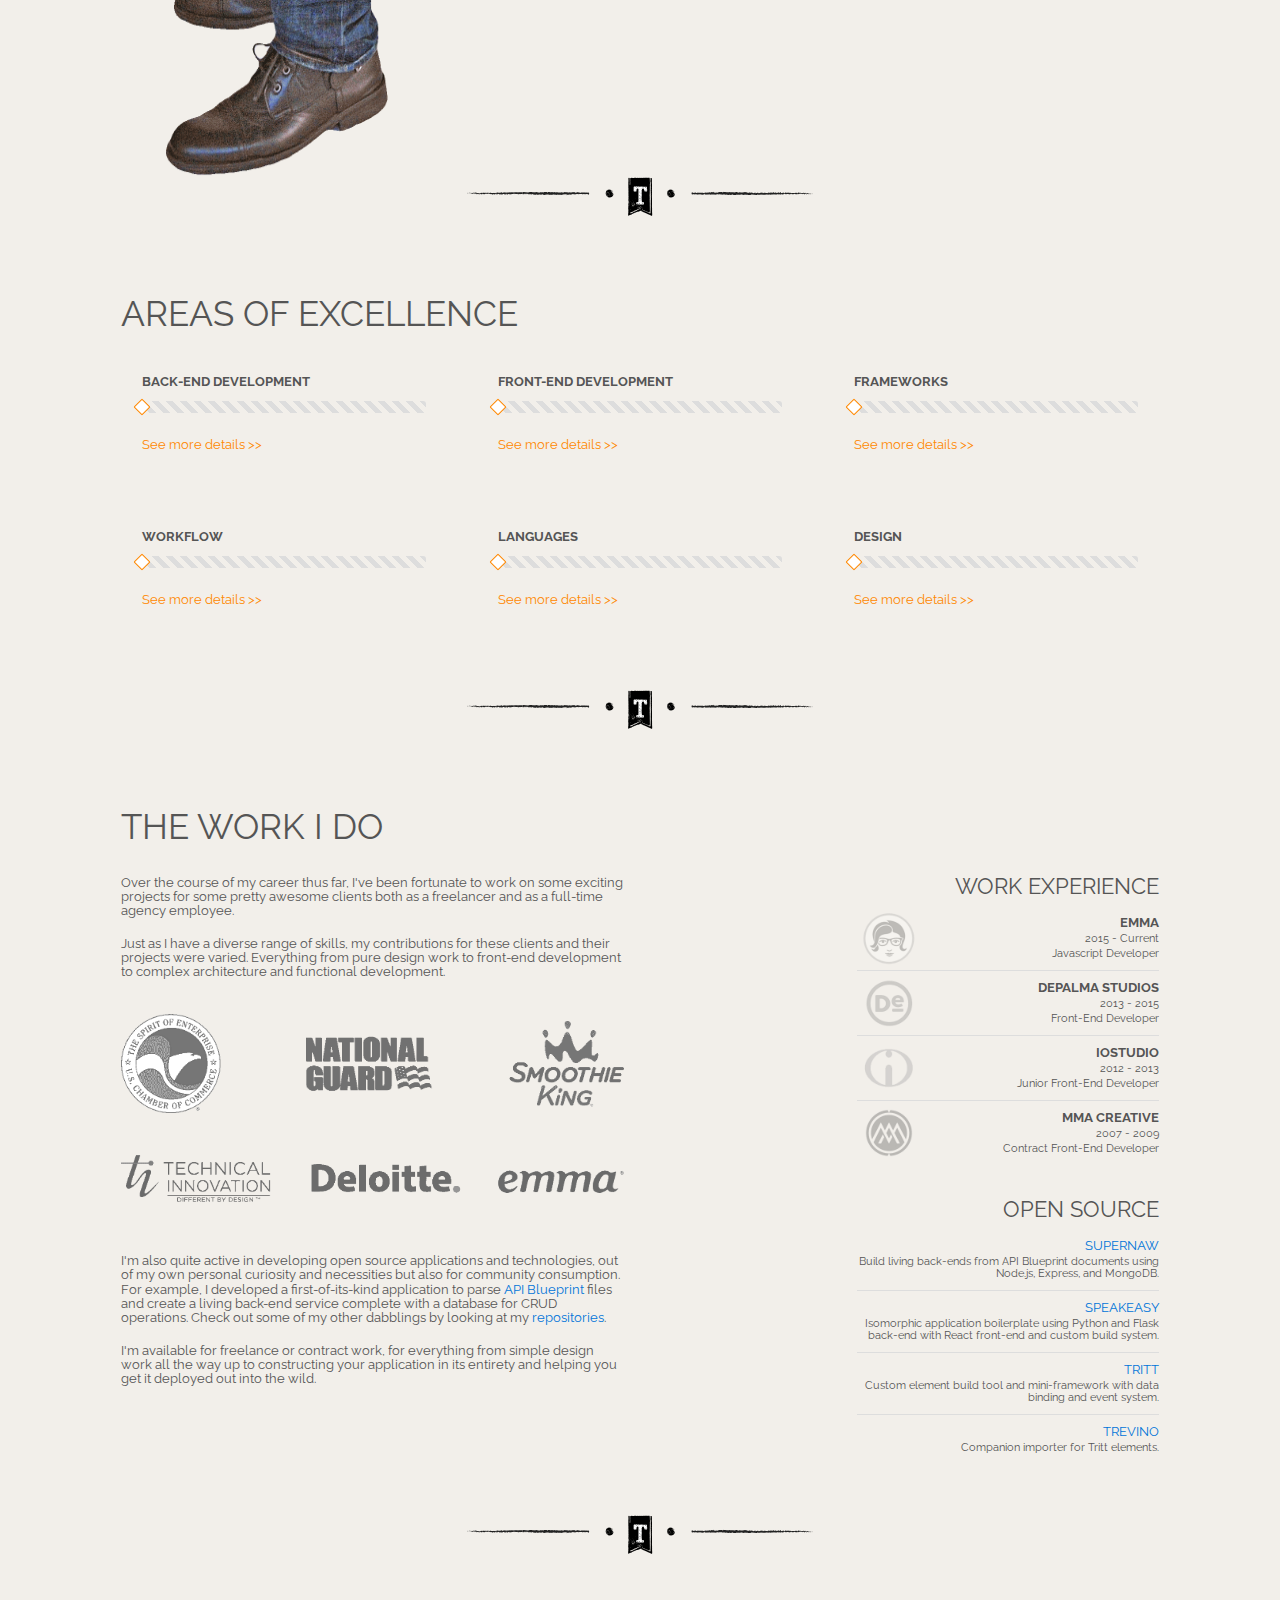
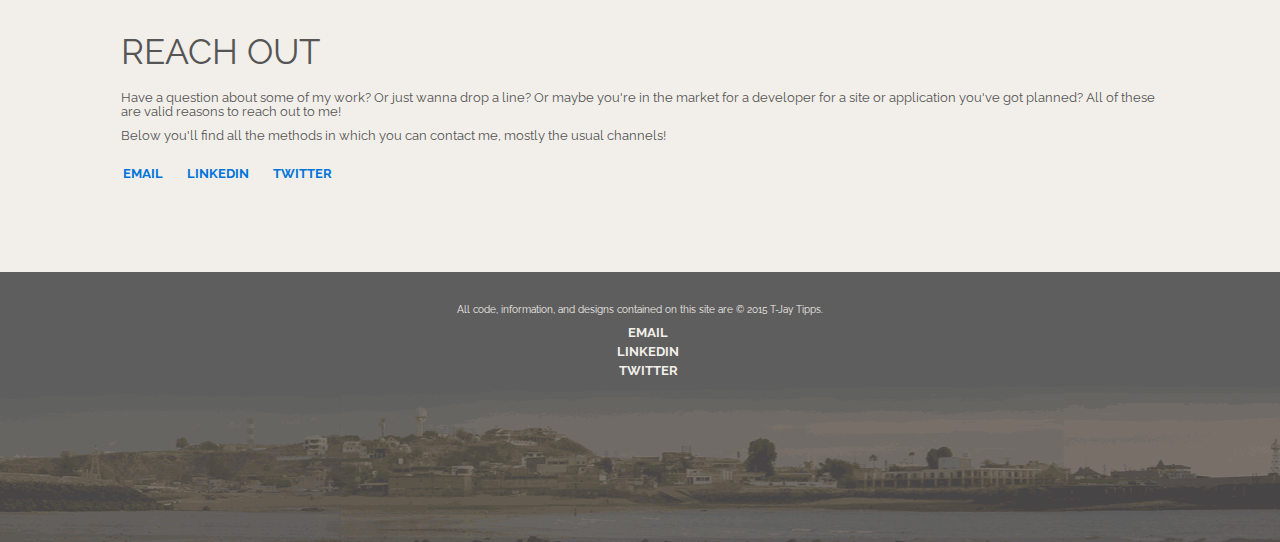
==== commit 7dfdd435: "fix logos image break" ====
--- a/index.html
+++ b/index.html
@@ -213,6 +213,7 @@
               architecture and functional development. 
             </p>
             <div class="work-clients"></div>
+            <div class="work-clients"></div>
             <p>
               I'm also quite active in developing open source applications and technologies, out of my own
               personal curiosity and necessities but also for community consumption. For example, I developed
--- a/stylus/site.css
+++ b/stylus/site.css
@@ -843,7 +843,7 @@
 .hero .splash {
   display: inline-block;
   float: right;
-  height: 50vw;
+  height: 100vh;
   position: relative;
   width: 75%;
   *zoom: 1;
@@ -1120,14 +1120,23 @@
   margin-right: 0%;
 }
 .content-block .work .work-clients {
-  background-image: url("../img/logos.gif");
+  display: inline-block;
+  background-image: url("../img/logos01.gif");
   background-repeat: no-repeat;
   background-position: center top;
   background-size: 100%;
   float: left;
-  height: 15vw;
+  height: 9vw;
   margin: 2vw 0;
   width: 100%;
+}
+.content-block .work .work-clients:last-of-type {
+  background-image: url("../img/logos02.gif");
+  height: 5vw;
+  margin-top: 0;
+}
+.content-block .work p {
+  display: inline-block;
 }
 .content-block .work h5 {
   margin: 0.25em 0;
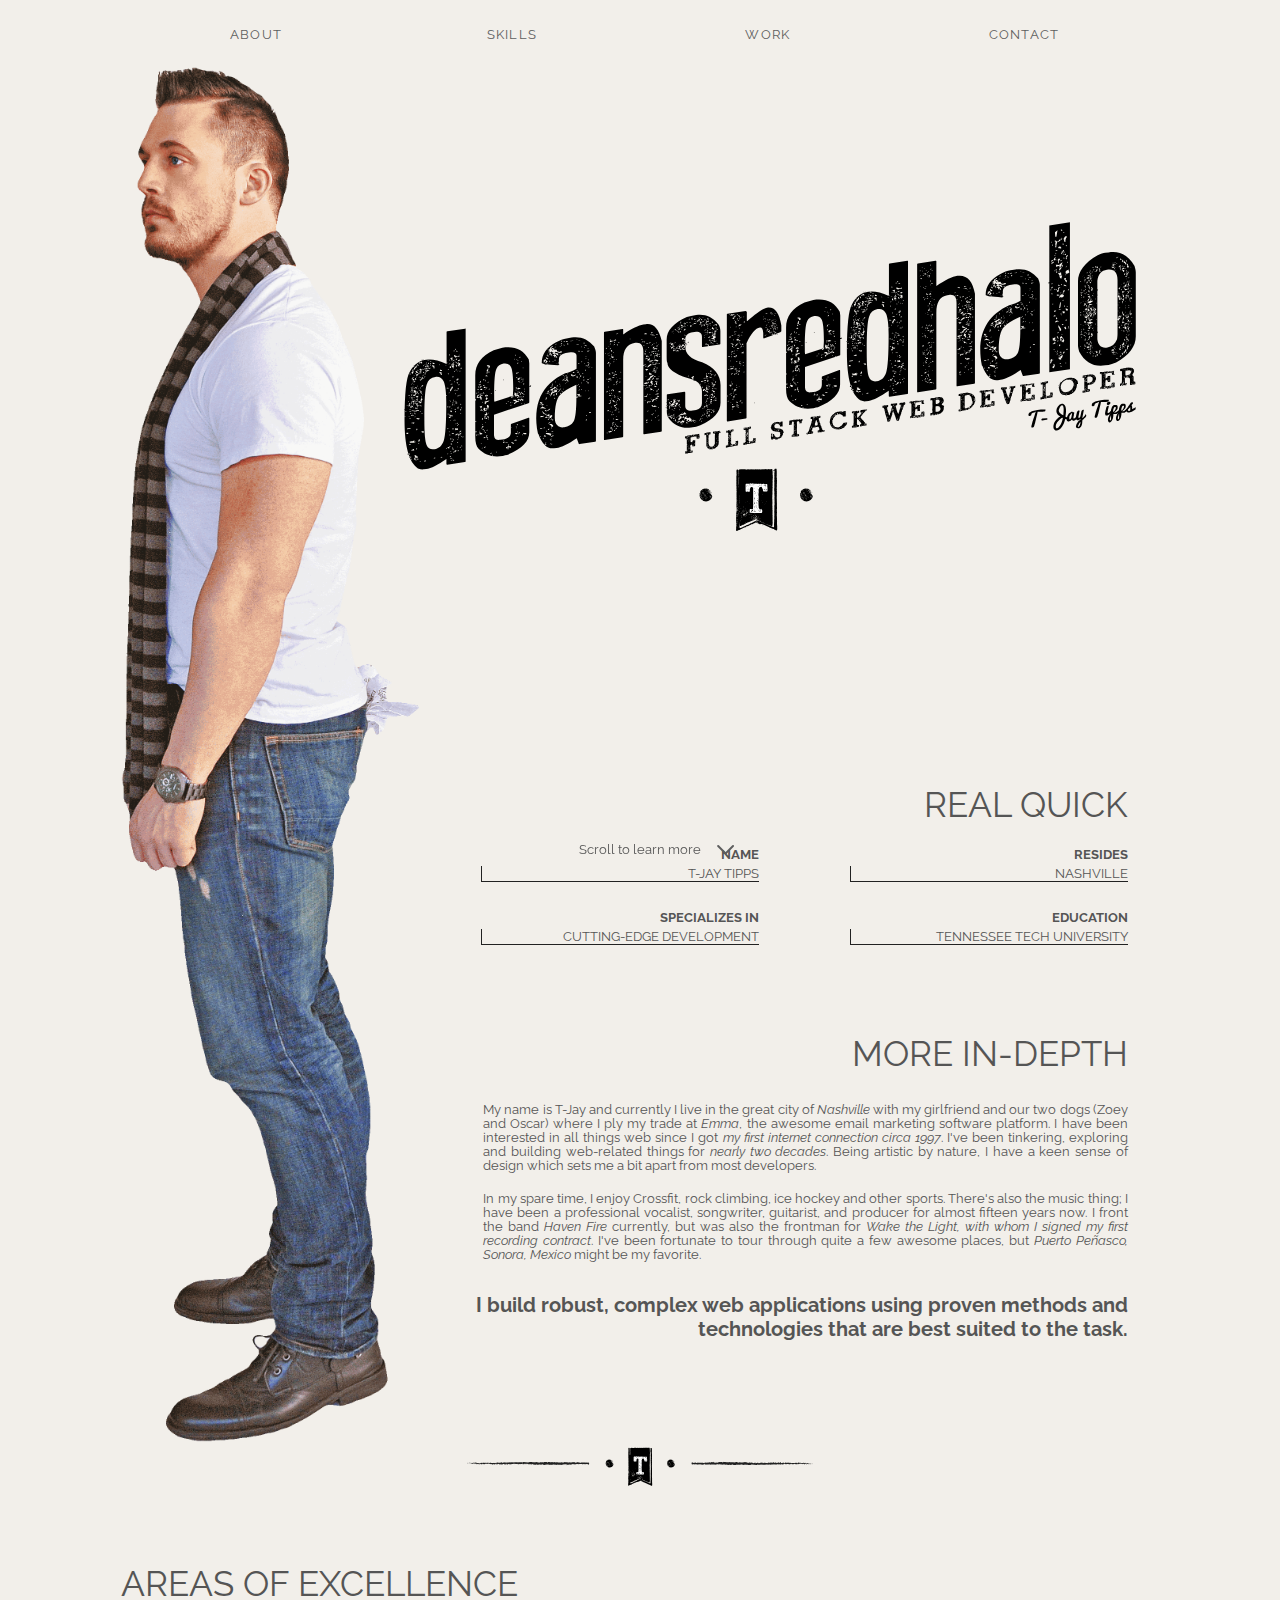
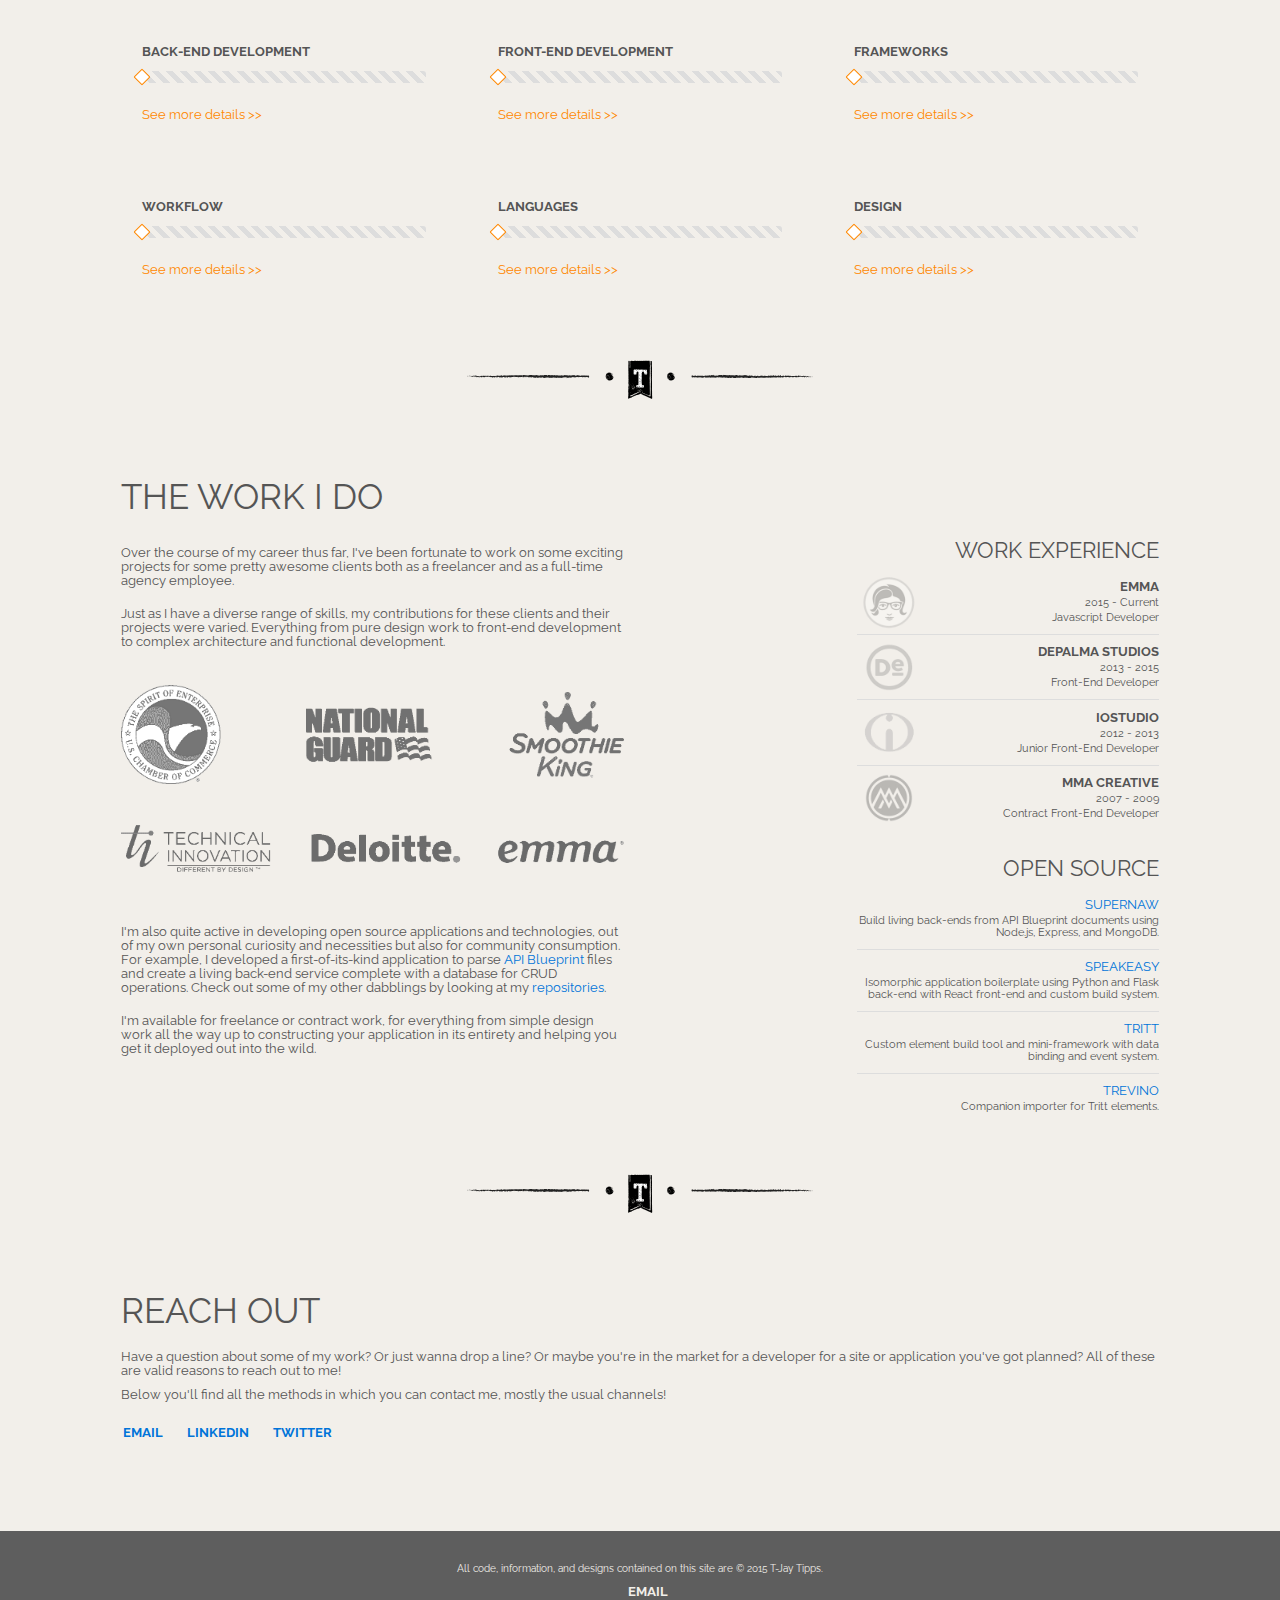
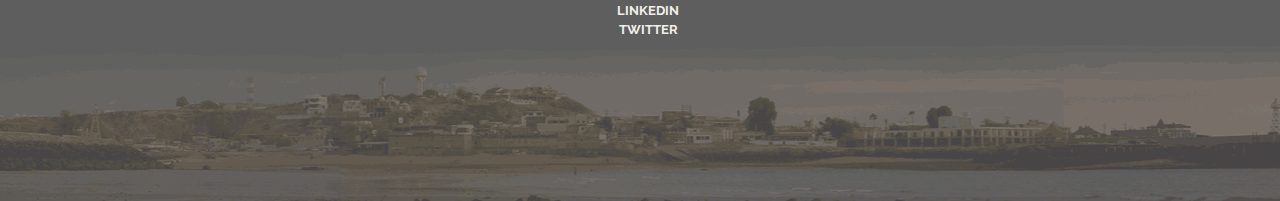
==== commit 5b695c77: "finish responsive" ====
--- a/index.html
+++ b/index.html
@@ -26,7 +26,8 @@
   </head>
   <body class="home"> 
     <header role="banner">
-      <nav role="navigation"><span><a rel="about">About</a></span><span><a rel="skills">Skills</a></span><span><a rel="work">Work</a></span><span><a rel="contact">Contact</a></span></nav>
+      <nav role="navigation"><span><a rel="about">About</a></span><span><a rel="skills">Skills</a></span><span><a rel="work">Work</a></span><span><a rel="contact">Contact</a></span>
+      </nav>
     </header>
     <div class="container">
       <div class="hero gutter">
--- a/stylus/site.css
+++ b/stylus/site.css
@@ -561,6 +561,41 @@
 ::moz-selection {
   background: #f80;
 }
+@media only screen and (max-width: 800px) {
+  label {
+    font-size: 12px;
+  }
+}
+@media only screen and (min-width: 400px) and (max-width: 1050px) {
+  label {
+    font-size: 16px;
+  }
+}
+@media only screen and (min-width: 400px) and (max-width: 1050px) {
+  p {
+    font-size: 16px;
+  }
+}
+@media only screen and (max-width: 800px) {
+  p {
+    font-size: 13px;
+  }
+}
+@media only screen and (min-width: 700px) and (max-width: 1023px) {
+  p {
+    font-size: 16px;
+  }
+}
+@media only screen and (max-width: 800px) {
+  blockquote {
+    font-size: 14px;
+  }
+}
+@media only screen and (min-width: 700px) and (max-width: 1023px) {
+  blockquote {
+    font-size: 18px;
+  }
+}
 .animated {
   -webkit-animation-duration: 0.5s;
   animation-duration: 0.5s;
@@ -670,6 +705,12 @@
   text-align: center;
   width: 100%;
 }
+@media only screen and (max-width: 800px) {
+  footer[role="contentinfo"] {
+    background-image: none;
+    height: auto;
+  }
+}
 footer[role="contentinfo"] .footer-item ul {
   color: #f2efea;
   font-size: 0.85vw;
@@ -677,12 +718,30 @@
 footer[role="contentinfo"] .footer-item ul li {
   list-style-type: none;
 }
+footer[role="contentinfo"] .footer-item ul li label {
+  cursor: pointer;
+}
 footer[role="contentinfo"] .footer-item ul li a {
   color: #f2efea;
 }
 footer[role="contentinfo"] p {
   color: #f2efea;
   font-size: 0.75vw;
+}
+@media only screen and (min-width: 400px) and (max-width: 1050px) {
+  footer[role="contentinfo"] p {
+    font-size: 12px;
+  }
+}
+@media only screen and (max-width: 800px) {
+  footer[role="contentinfo"] p {
+    font-size: 12px;
+  }
+}
+@media only screen and (max-width: 400px) {
+  footer[role="contentinfo"] p {
+    font-size: 8px;
+  }
 }
 header[role="banner"] {
   display: inline-block;
@@ -702,6 +761,22 @@
   letter-spacing: 0.1em;
   text-transform: uppercase;
   width: 20%;
+}
+@media only screen and (min-width: 400px) and (max-width: 1050px) {
+  header[role="banner"] nav span {
+    font-size: 16px;
+  }
+}
+@media only screen and (max-width: 800px) {
+  header[role="banner"] nav span {
+    font-size: 11px;
+    width: 18%;
+  }
+}
+@media only screen and (min-width: 700px) and (max-width: 1023px) {
+  header[role="banner"] nav span {
+    font-size: 16px;
+  }
 }
 header[role="banner"] nav span a {
   color: #5e5e5e;
@@ -826,8 +901,14 @@
 }
 .hero {
   display: block;
-  height: 190vh;
+  height: auto;
   width: 100%;
+}
+@media only screen and (max-width: 800px) {
+  .hero {
+    height: auto;
+    padding: 0;
+  }
 }
 .hero .masthead {
   float: left;
@@ -836,14 +917,20 @@
   top: 0;
   width: 21%;
 }
+@media only screen and (max-width: 800px) {
+  .hero .masthead {
+    display: none;
+  }
+}
 .hero .masthead img {
-  height: 190vh;
+  height: auto;
   max-width: 300px;
 }
 .hero .splash {
   display: inline-block;
   float: right;
   height: 100vh;
+  max-height: 700px;
   position: relative;
   width: 75%;
   *zoom: 1;
@@ -855,6 +942,24 @@
 }
 .hero .splash:after {
   clear: both;
+}
+@media only screen and (max-width: 800px) {
+  .hero .splash {
+    height: 85vh;
+    width: 100%;
+  }
+}
+@media only screen and (min-width: 700px) and (max-width: 1023px) {
+  .hero .splash {
+    height: 25vh;
+    width: 100%;
+  }
+}
+@media only screen and (max-width: 400px) {
+  .hero .splash {
+    height: 25vh;
+    width: 100%;
+  }
 }
 .hero .splash .logo {
   background-image: url("../img/logo2.svg");
@@ -871,6 +976,11 @@
   transform: translateY(calc(-50% - 2vh));
   width: 100%;
 }
+@media only screen and (min-width: 700px) and (max-width: 1023px) {
+  .hero .splash .logo {
+    top: 50%;
+  }
+}
 .content-block {
   display: inline-block;
   height: auto;
@@ -888,25 +998,46 @@
 }
 .content-block.quick-content {
   float: right;
-  height: 16vw;
+  height: auto;
   margin-bottom: 2vw;
   width: 75%;
 }
+@media only screen and (max-width: 800px) {
+  .content-block.quick-content {
+    width: 100%;
+  }
+}
 .content-block.quick-content:last-of-type {
-  height: 20vw;
+  height: auto;
 }
 .content-block.quick-content section h3,
 .content-block.quick-content section blockquote {
   text-align: right;
+}
+@media only screen and (max-width: 800px) {
+  .content-block.quick-content section h3,
+  .content-block.quick-content section blockquote {
+    text-align: left;
+  }
 }
 .content-block.quick-content section p {
   float: right;
   text-align: justify;
   width: 90%;
 }
+@media only screen and (max-width: 800px) {
+  .content-block.quick-content section p {
+    width: 100%;
+  }
+}
 .content-block.quick-content section blockquote {
   display: block;
   float: right;
+}
+@media only screen and (max-width: 800px) {
+  .content-block.quick-content section blockquote {
+    padding-left: 0;
+  }
 }
 .content-block.quick-content section .quick-content-blurbs {
   display: block;
@@ -935,6 +1066,11 @@
 .content-block.quick-content section .quick-content-blurbs .blurb:last-child {
   margin-right: 0%;
 }
+@media only screen and (max-width: 800px) {
+  .content-block.quick-content section .quick-content-blurbs .blurb {
+    text-align: left;
+  }
+}
 .content-block.quick-content section .quick-content-blurbs .blurb:nth-of-type(2) {
   margin-right: 0%;
   float: right;
@@ -950,12 +1086,34 @@
   font-size: 1vw;
   width: 80%;
 }
+@media only screen and (min-width: 400px) and (max-width: 1050px) {
+  .content-block.quick-content section .quick-content-blurbs .blurb span {
+    font-size: 16px;
+  }
+}
+@media only screen and (max-width: 800px) {
+  .content-block.quick-content section .quick-content-blurbs .blurb span {
+    border: none;
+    font-size: 11px;
+    width: 100%;
+  }
+}
+@media only screen and (min-width: 700px) and (max-width: 1023px) {
+  .content-block.quick-content section .quick-content-blurbs .blurb span {
+    font-size: 16px;
+  }
+}
 .content-block section {
   padding-top: 2%;
 }
 .content-block section h3 {
   font-size: 2.75vw;
   text-transform: uppercase;
+}
+@media only screen and (max-width: 800px) {
+  .content-block section h3 {
+    font-size: 20px;
+  }
 }
 .content-block .skills {
   *zoom: 1;
@@ -987,6 +1145,22 @@
 .content-block .skills:nth-child(4n+1) {
   clear: both;
 }
+@media only screen and (max-width: 800px) {
+  .content-block .skills {
+    display: block;
+    clear: both;
+    float: none;
+    width: 100%;
+    margin-left: auto;
+    margin-right: auto;
+  }
+  .content-block .skills:first-child {
+    margin-left: auto;
+  }
+  .content-block .skills:last-child {
+    margin-right: auto;
+  }
+}
 .content-block .skills:last-child {
   float: right;
   margin-right: 0%;
@@ -1037,6 +1211,21 @@
   position: relative;
   width: 100%;
 }
+@media only screen and (min-width: 400px) and (max-width: 1050px) {
+  .content-block .skills .see-details {
+    font-size: 16px;
+  }
+}
+@media only screen and (max-width: 800px) {
+  .content-block .skills .see-details {
+    font-size: 12px;
+  }
+}
+@media only screen and (min-width: 700px) and (max-width: 1023px) {
+  .content-block .skills .see-details {
+    font-size: 18px;
+  }
+}
 .content-block .skills .see-details > span {
   cursor: pointer;
   opacity: 1;
@@ -1058,6 +1247,21 @@
   -webkit-transition: opacity 0.3s ease-in-out;
   transition: opacity 0.3s ease-in-out;
   vertical-align: top;
+}
+@media only screen and (min-width: 400px) and (max-width: 1050px) {
+  .content-block .skills .see-details .close {
+    font-size: 40px;
+  }
+}
+@media only screen and (max-width: 800px) {
+  .content-block .skills .see-details .close {
+    font-size: 32px;
+  }
+}
+@media only screen and (min-width: 700px) and (max-width: 1023px) {
+  .content-block .skills .see-details .close {
+    font-size: 40px;
+  }
 }
 .content-block .skills .see-details .close.visible {
   opacity: 1;
@@ -1077,10 +1281,22 @@
   width: 100%;
 }
 .content-block .skills .see-details .details.open {
-  max-height: 220px;
-  min-height: 190px;
+  max-height: 28vw;
+  min-height: 18vw;
   -webkit-transition: all 0.3s ease-in-out;
   transition: all 0.3s ease-in-out;
+}
+@media only screen and (max-width: 800px) {
+  .content-block .skills .see-details .details.open {
+    max-height: 38vw;
+    min-height: 28vw;
+  }
+}
+@media only screen and (max-width: 400px) {
+  .content-block .skills .see-details .details.open {
+    max-height: 40vw;
+    min-height: 32vw;
+  }
 }
 .content-block .skills .see-details .details ul {
   margin: 0;
@@ -1089,6 +1305,16 @@
 .content-block .skills .see-details .details ul li {
   list-style-type: none;
   padding: 0.25rem 0;
+}
+@media only screen and (min-width: 400px) and (max-width: 1050px) {
+  .content-block .skills .see-details .details ul li {
+    padding: 0;
+  }
+}
+@media only screen and (max-width: 800px) {
+  .content-block .skills .see-details .details ul li {
+    padding: 0;
+  }
 }
 .content-block .skills .see-details .details p {
   margin: 1rem 0 0 0;
@@ -1118,6 +1344,25 @@
 }
 .content-block .work:last-child {
   margin-right: 0%;
+}
+@media only screen and (max-width: 800px) {
+  .content-block .work {
+    display: block;
+    clear: both;
+    float: none;
+    width: 100%;
+    margin-left: auto;
+    margin-right: auto;
+  }
+  .content-block .work:first-child {
+    margin-left: auto;
+  }
+  .content-block .work:last-child {
+    margin-right: auto;
+  }
+  .content-block .work:last-of-type {
+    margin-top: 5vw;
+  }
 }
 .content-block .work .work-clients {
   display: inline-block;
@@ -1130,6 +1375,11 @@
   margin: 2vw 0;
   width: 100%;
 }
+@media only screen and (max-width: 800px) {
+  .content-block .work .work-clients {
+    display: none;
+  }
+}
 .content-block .work .work-clients:last-of-type {
   background-image: url("../img/logos02.gif");
   height: 5vw;
@@ -1139,9 +1389,14 @@
   display: inline-block;
 }
 .content-block .work h5 {
-  margin: 0.25em 0;
+  margin: 0 0 0.25em 0;
   text-align: right;
   text-transform: uppercase;
+}
+@media only screen and (max-width: 800px) {
+  .content-block .work h5 {
+    text-align: left;
+  }
 }
 .content-block .work .work-experience,
 .content-block .work .open-source {
@@ -1187,6 +1442,14 @@
   transition: all 0.3s ease-in-out;
   width: 60%;
 }
+@media only screen and (max-width: 800px) {
+  .content-block .work .work-experience .work-experience-item,
+  .content-block .work .open-source .work-experience-item,
+  .content-block .work .work-experience .open-source-item,
+  .content-block .work .open-source .open-source-item {
+    width: 100%;
+  }
+}
 .content-block .work .work-experience .work-experience-item:hover,
 .content-block .work .open-source .work-experience-item:hover,
 .content-block .work .work-experience .open-source-item:hover,
@@ -1214,6 +1477,36 @@
   display: block;
   font-size: 0.85vw;
   margin-top: 1%;
+}
+@media only screen and (min-width: 400px) and (max-width: 1050px) {
+  .content-block .work .work-experience .work-experience-item span,
+  .content-block .work .open-source .work-experience-item span,
+  .content-block .work .work-experience .open-source-item span,
+  .content-block .work .open-source .open-source-item span {
+    font-size: 12px;
+  }
+}
+@media only screen and (max-width: 800px) {
+  .content-block .work .work-experience .work-experience-item span,
+  .content-block .work .open-source .work-experience-item span,
+  .content-block .work .work-experience .open-source-item span,
+  .content-block .work .open-source .open-source-item span {
+    font-size: 11px;
+  }
+}
+@media only screen and (min-width: 700px) and (max-width: 1023px) {
+  .content-block .work .work-experience .work-experience-item span,
+  .content-block .work .open-source .work-experience-item span,
+  .content-block .work .work-experience .open-source-item span,
+  .content-block .work .open-source .open-source-item span {
+    font-size: 15px;
+  }
+}
+@media only screen and (max-width: 800px) {
+  .content-block .work .work-experience .open-source-item,
+  .content-block .work .open-source .open-source-item {
+    text-align: left;
+  }
 }
 .content-block .contact-options {
   margin-top: 2%;
@@ -1251,6 +1544,17 @@
   text-align: center;
   width: 100%;
 }
+@media only screen and (min-width: 400px) and (max-width: 1050px) {
+  .scroll-helper {
+    font-size: 16px;
+  }
+}
+@media only screen and (max-width: 800px) {
+  .scroll-helper {
+    font-size: 10px;
+    display: none;
+  }
+}
 .scroll-helper .scroll-helper-arrow {
   position: absolute;
   height: 1.5vw;
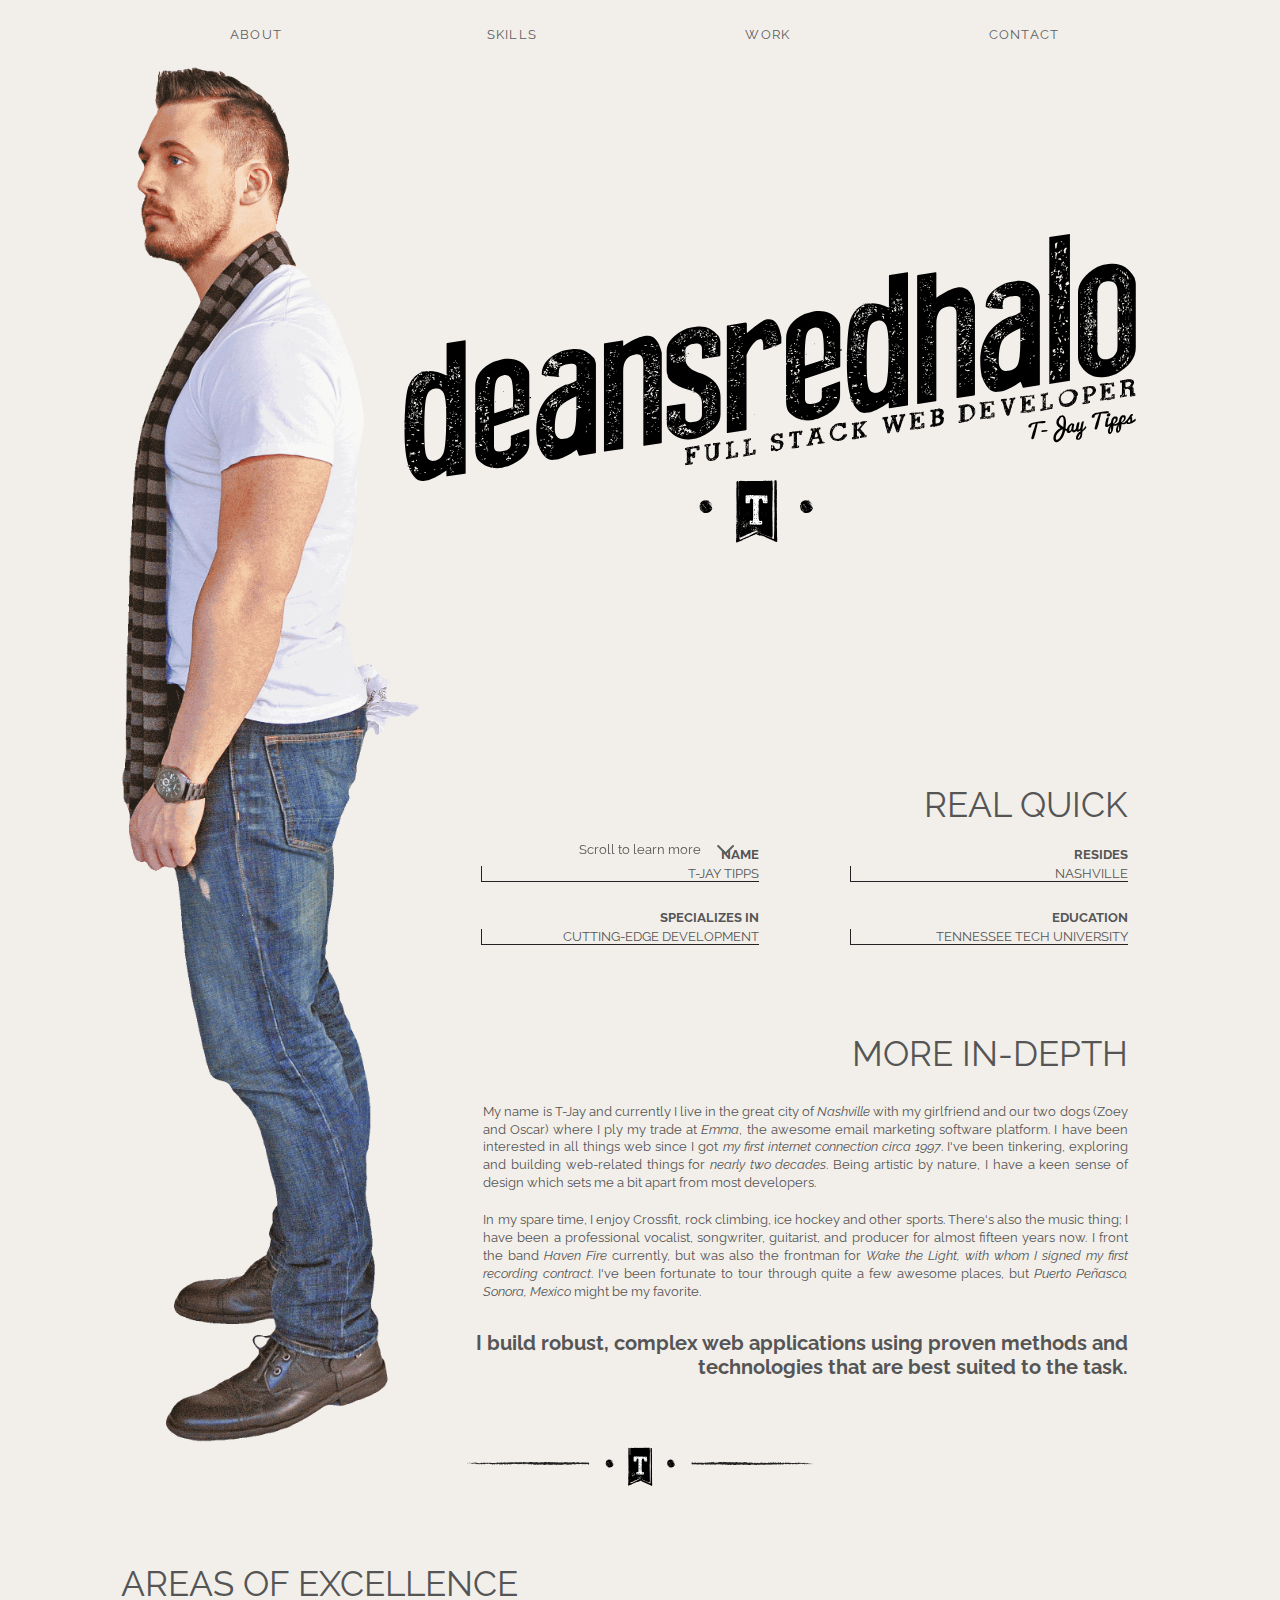
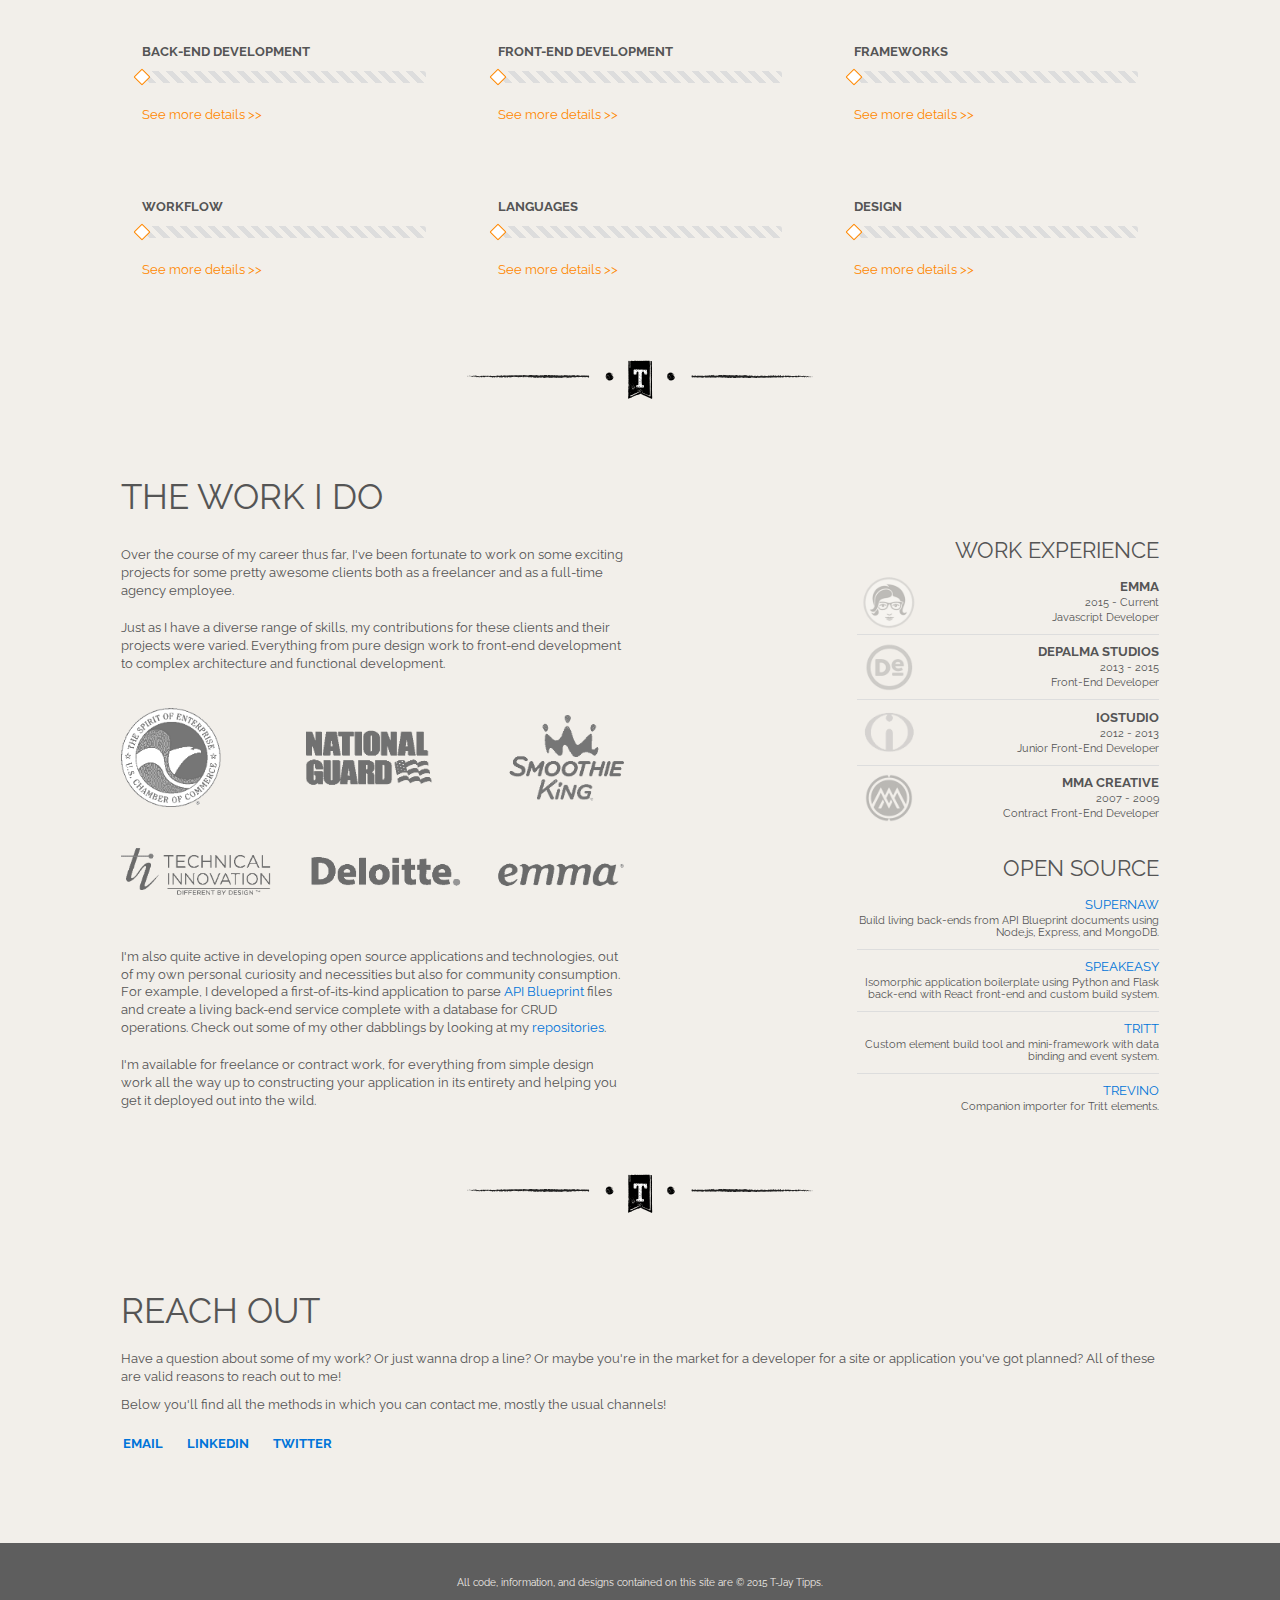
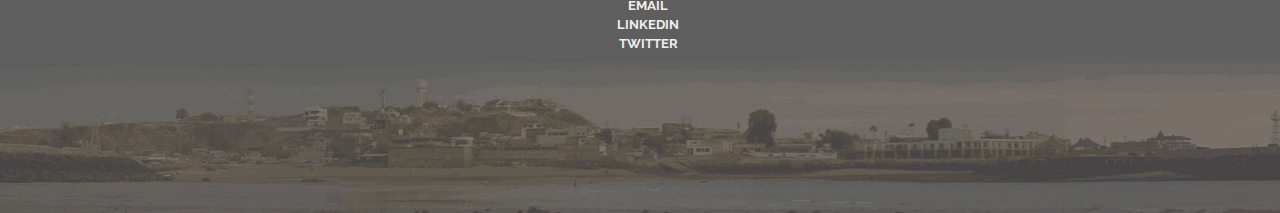
==== commit 93591d32: "fix meta stuff" ====
--- a/index.html
+++ b/index.html
@@ -5,23 +5,23 @@
   <head>
     <meta charset="utf8">
     <meta http-equiv="X-UA-Compatible" content="IE=edge, chrome=1">
-    <meta name="description" content="This is the description of this page.">
-    <meta name="author" content="KNI">
+    <meta name="description" content="Full Stack Web Developer -- Nashville, TN">
+    <meta name="author" content="T-Jay Tipps">
     <meta name="viewport" content="width=device-width, initial-scale=1">
     <link href="http://fonts.googleapis.com/css?family=Raleway:400,700,300" rel="stylesheet" type="text/css">
     <link rel="icon" type="image/ico" href="favicon.ico">
     <link rel="apple-touch-icon" href="apple-touch-icon.png">
-    <meta property="og:title" content="Default Page Title">
+    <meta property="og:title" content="deansredhalo | T-Jay Tipps">
     <meta property="og:type" content="website">
-    <meta property="og:url" content="http://kurtnoble.com">
-    <meta property="og:image" content="http://placekitten.com.s3.amazonaws.com/homepage-samples/200/287.jpg">
-    <meta property="og:description" content="This is the description of this page.">
+    <meta property="og:url" content="http://deansredhalo.github.io">
+    <meta property="og:image" content="http://deansredhalo.github.io/img/logo2.svg">
+    <meta property="og:description" content="Full Stack Web Developer -- Nashville, TN">
     <meta name="twitter:card" content="summary_large_image">
-    <meta name="twitter:site" content="@therealkni">
-    <meta name="twitter:creator" content="@dbox">
-    <meta name="twitter:title" content="Default Page Title">
-    <meta name="twitter:description" content="This is the description of this page.">
-    <meta name="twitter:image:src" content="http://placekitten.com.s3.amazonaws.com/homepage-samples/200/287.jpg">
+    <meta name="twitter:site" content="@tjaytipps">
+    <meta name="twitter:creator" content="@tjaytipps">
+    <meta name="twitter:title" content="T-Jay Tipps">
+    <meta name="twitter:description" content="Full Stack Web Developer -- Nashville, TN">
+    <meta name="twitter:image:src" content="http://deansredhalo.github.io/img/logo2.svg">
     <title>T-Jay Tipps</title><link rel='stylesheet' href='stylus/site.css' />
   </head>
   <body class="home"> 
--- a/stylus/site.css
+++ b/stylus/site.css
@@ -550,7 +550,7 @@
 }
 p {
   font-size: 1vw;
-  line-height: 1.1em;
+  line-height: 1.4em;
 }
 ::-moz-selection {
   background: #f80;
@@ -971,9 +971,9 @@
   height: 25vw;
   position: relative;
   top: calc(50% - 2vh);
-  -webkit-transform: translateY(calc(-50% - 2vh));
-  -ms-transform: translateY(calc(-50% - 2vh));
-  transform: translateY(calc(-50% - 2vh));
+  -webkit-transform: translateY(-52%);
+  -ms-transform: translateY(-52%);
+  transform: translateY(-52%);
   width: 100%;
 }
 @media only screen and (min-width: 700px) and (max-width: 1023px) {
